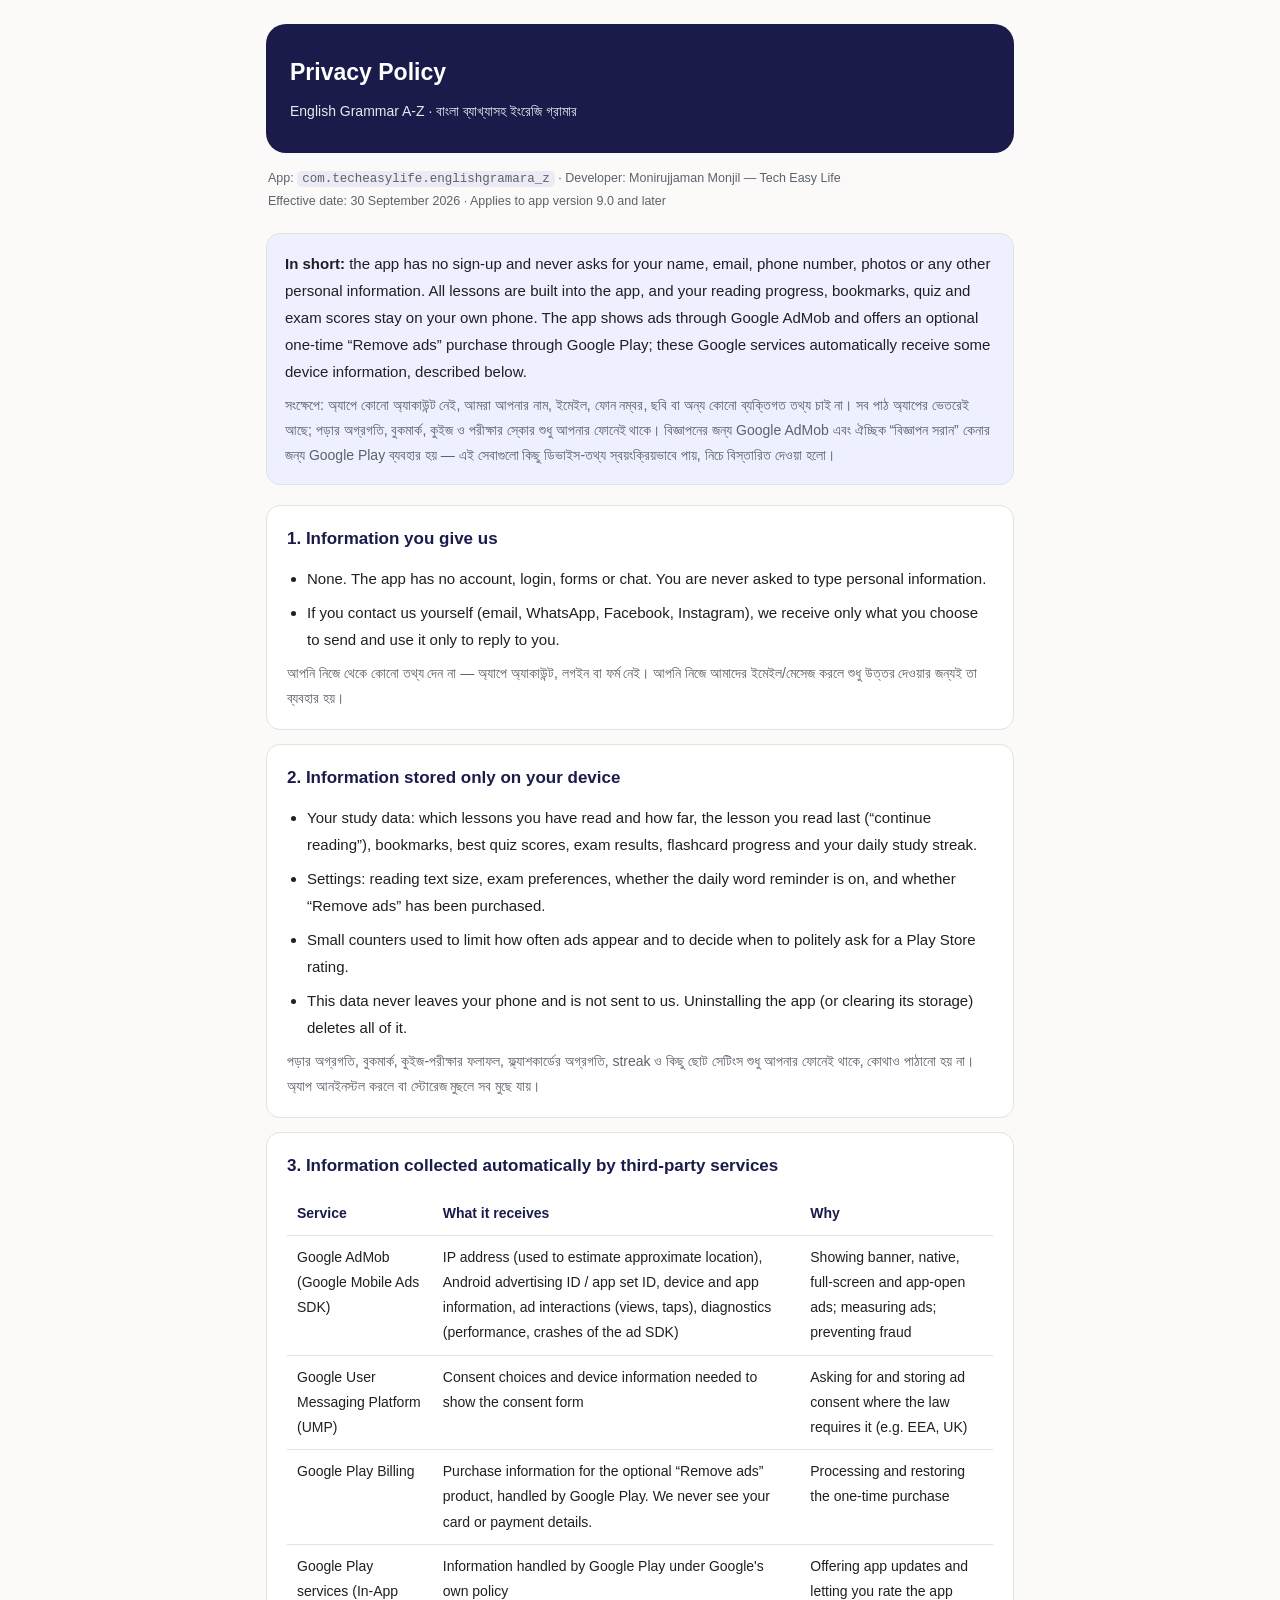
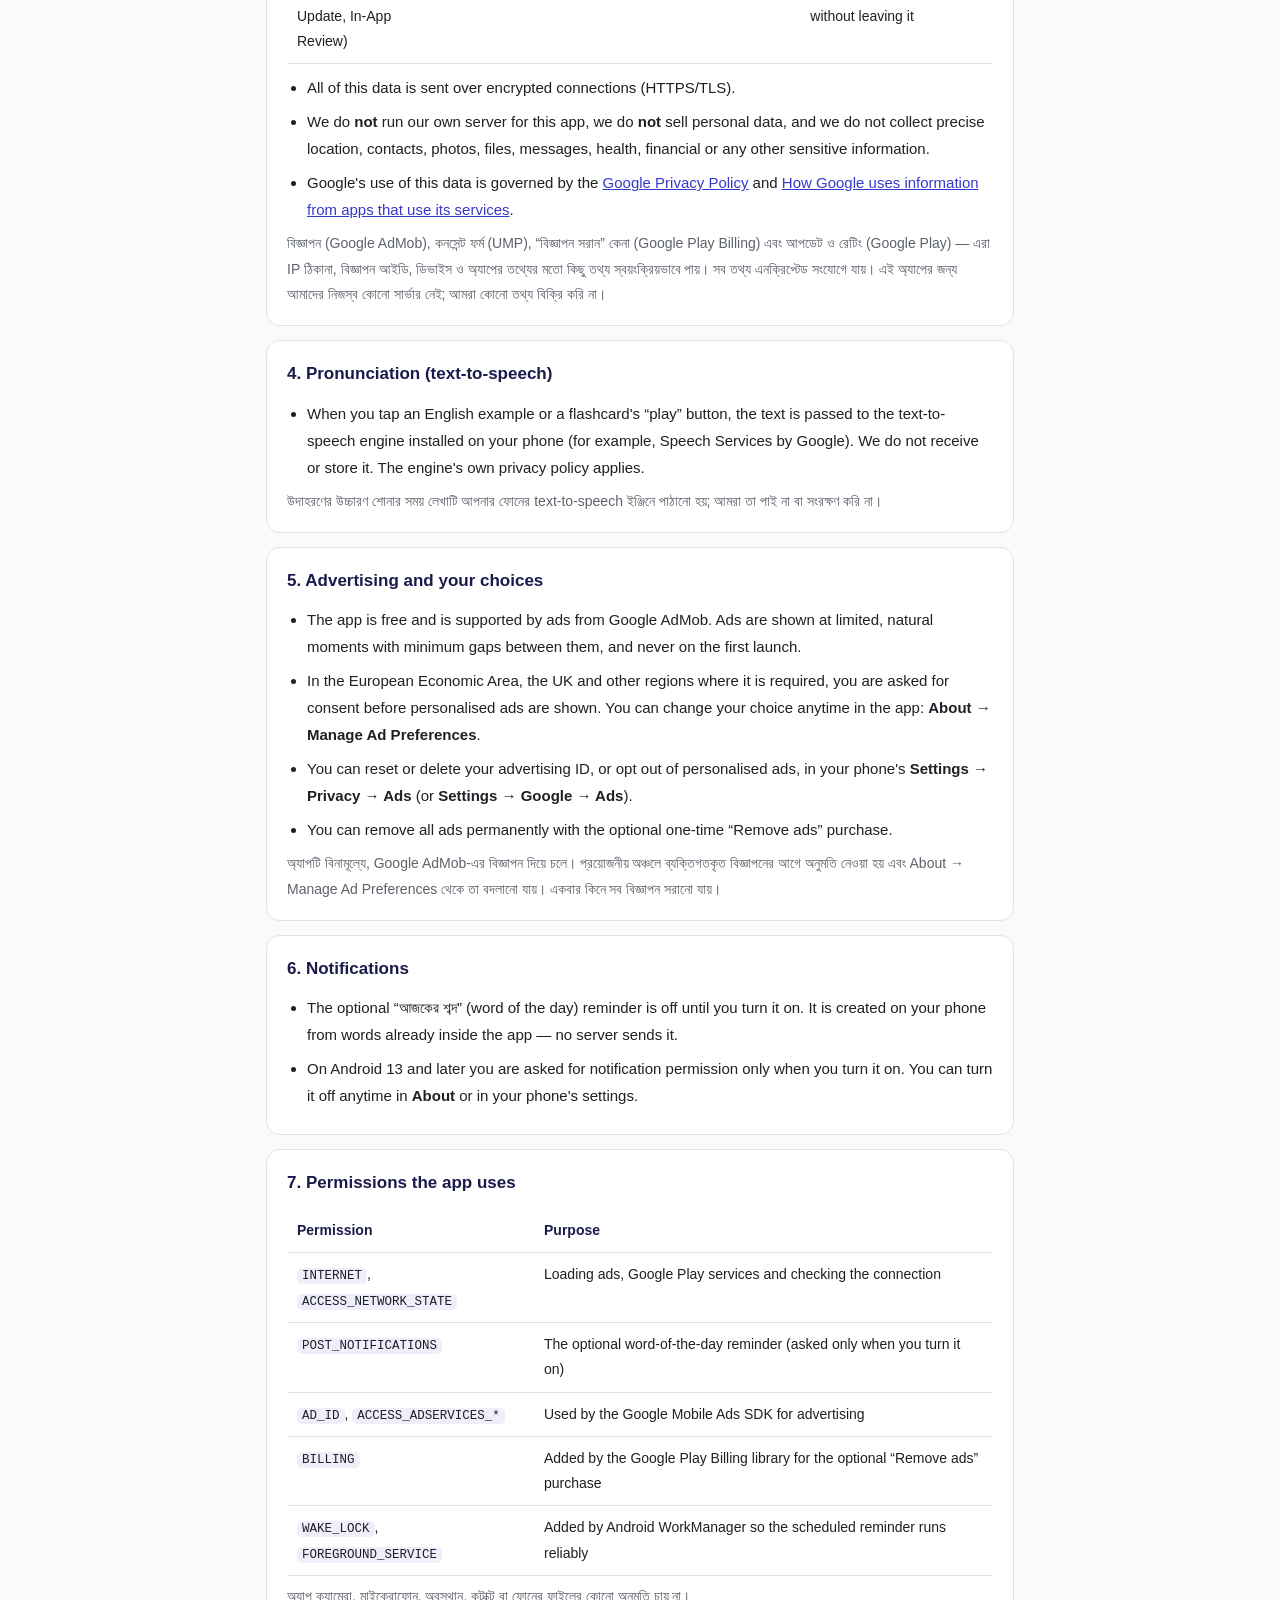
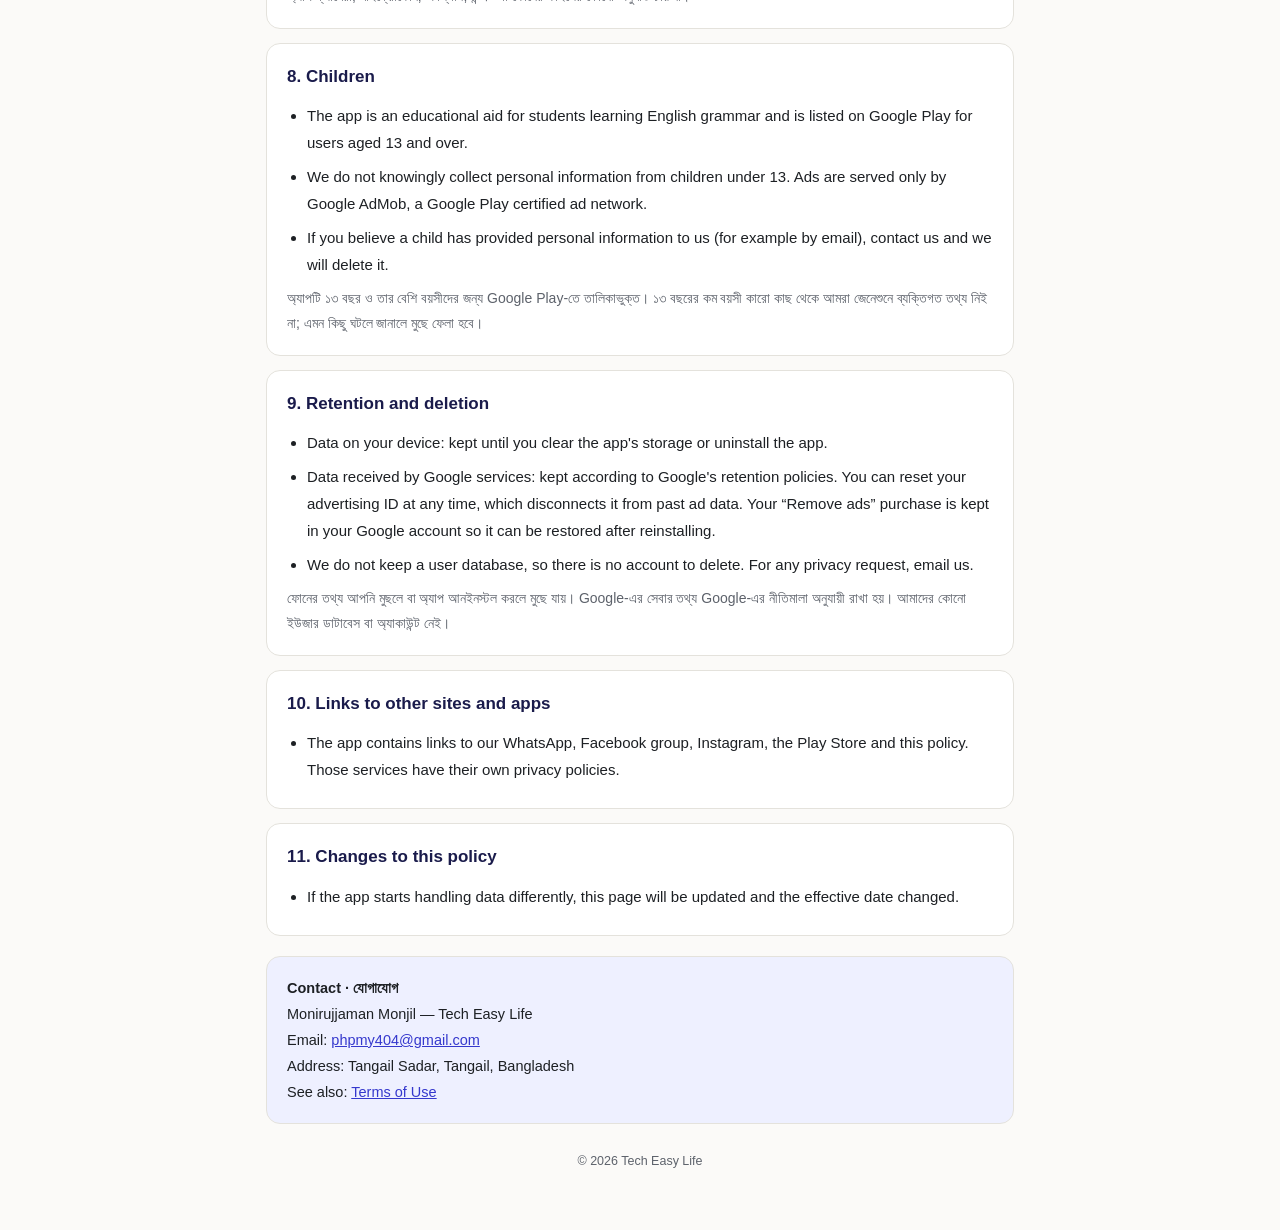
==== privacy-policy.html @ 2b45c132 "Privacy Policy and Terms of Use for English Grammar A-Z" ====
<!DOCTYPE html>
<html lang="en">
<head>
<meta charset="UTF-8">
<meta name="viewport" content="width=device-width, initial-scale=1.0">
<title>Privacy Policy — English Grammar A-Z</title>
<link rel="stylesheet" href="./style.css">
</head>
<body>
<div class="wrap">
  <header>
    <h1>Privacy Policy</h1>
    <div class="sub">English Grammar A-Z · বাংলা ব্যাখ্যাসহ ইংরেজি গ্রামার</div>
  </header>
  <div class="meta">
    App: <code>com.techeasylife.englishgramara_z</code> · Developer: Monirujjaman Monjil — Tech Easy Life<br>
    Effective date: 30 September 2026 · Applies to app version 9.0 and later
  </div>

  <div class="summary">
    <b>In short:</b> the app has no sign-up and never asks for your name, email, phone number, photos or any other
    personal information. All lessons are built into the app, and your reading progress, bookmarks, quiz and exam
    scores stay on your own phone. The app shows ads through Google AdMob and offers an optional one-time
    “Remove ads” purchase through Google Play; these Google services automatically receive some device
    information, described below.
    <div class="bn">সংক্ষেপে: অ্যাপে কোনো অ্যাকাউন্ট নেই, আমরা আপনার নাম, ইমেইল, ফোন নম্বর, ছবি বা অন্য কোনো
    ব্যক্তিগত তথ্য চাই না। সব পাঠ অ্যাপের ভেতরেই আছে; পড়ার অগ্রগতি, বুকমার্ক, কুইজ ও পরীক্ষার স্কোর শুধু আপনার
    ফোনেই থাকে। বিজ্ঞাপনের জন্য Google AdMob এবং ঐচ্ছিক “বিজ্ঞাপন সরান” কেনার জন্য Google Play ব্যবহার হয় —
    এই সেবাগুলো কিছু ডিভাইস-তথ্য স্বয়ংক্রিয়ভাবে পায়, নিচে বিস্তারিত দেওয়া হলো।</div>
  </div>

  <section><h2>1. Information you give us</h2><ul>
    <li>None. The app has no account, login, forms or chat. You are never asked to type personal information.</li>
    <li>If you contact us yourself (email, WhatsApp, Facebook, Instagram), we receive only what you choose to send and use it only to reply to you.</li>
  </ul>
    <div class="bn">আপনি নিজে থেকে কোনো তথ্য দেন না — অ্যাপে অ্যাকাউন্ট, লগইন বা ফর্ম নেই। আপনি নিজে আমাদের
    ইমেইল/মেসেজ করলে শুধু উত্তর দেওয়ার জন্যই তা ব্যবহার হয়।</div>
  </section>

  <section><h2>2. Information stored only on your device</h2><ul>
    <li>Your study data: which lessons you have read and how far, the lesson you read last (“continue reading”), bookmarks, best quiz scores, exam results, flashcard progress and your daily study streak.</li>
    <li>Settings: reading text size, exam preferences, whether the daily word reminder is on, and whether “Remove ads” has been purchased.</li>
    <li>Small counters used to limit how often ads appear and to decide when to politely ask for a Play Store rating.</li>
    <li>This data never leaves your phone and is not sent to us. Uninstalling the app (or clearing its storage) deletes all of it.</li>
  </ul>
    <div class="bn">পড়ার অগ্রগতি, বুকমার্ক, কুইজ-পরীক্ষার ফলাফল, ফ্ল্যাশকার্ডের অগ্রগতি, streak ও কিছু ছোট সেটিংস শুধু
    আপনার ফোনেই থাকে, কোথাও পাঠানো হয় না। অ্যাপ আনইনস্টল করলে বা স্টোরেজ মুছলে সব মুছে যায়।</div>
  </section>

  <section><h2>3. Information collected automatically by third-party services</h2>
    <div class="tw"><table>
      <tr><th>Service</th><th>What it receives</th><th>Why</th></tr>
      <tr><td>Google AdMob<br>(Google Mobile Ads SDK)</td>
          <td>IP address (used to estimate approximate location), Android advertising ID / app set ID, device and app information, ad interactions (views, taps), diagnostics (performance, crashes of the ad SDK)</td>
          <td>Showing banner, native, full-screen and app-open ads; measuring ads; preventing fraud</td></tr>
      <tr><td>Google User Messaging Platform (UMP)</td>
          <td>Consent choices and device information needed to show the consent form</td>
          <td>Asking for and storing ad consent where the law requires it (e.g. EEA, UK)</td></tr>
      <tr><td>Google Play Billing</td>
          <td>Purchase information for the optional “Remove ads” product, handled by Google Play. We never see your card or payment details.</td>
          <td>Processing and restoring the one-time purchase</td></tr>
      <tr><td>Google Play services (In-App Update, In-App Review)</td>
          <td>Information handled by Google Play under Google's own policy</td>
          <td>Offering app updates and letting you rate the app without leaving it</td></tr>
    </table></div>
    <ul style="margin-top:10px">
      <li>All of this data is sent over encrypted connections (HTTPS/TLS).</li>
      <li>We do <b>not</b> run our own server for this app, we do <b>not</b> sell personal data, and we do not collect precise location, contacts, photos, files, messages, health, financial or any other sensitive information.</li>
      <li>Google's use of this data is governed by the <a href="https://policies.google.com/privacy">Google Privacy Policy</a> and <a href="https://policies.google.com/technologies/partner-sites">How Google uses information from apps that use its services</a>.</li>
    </ul>
    <div class="bn">বিজ্ঞাপন (Google AdMob), কনসেন্ট ফর্ম (UMP), “বিজ্ঞাপন সরান” কেনা (Google Play Billing) এবং আপডেট ও
    রেটিং (Google Play) — এরা IP ঠিকানা, বিজ্ঞাপন আইডি, ডিভাইস ও অ্যাপের তথ্যের মতো কিছু তথ্য স্বয়ংক্রিয়ভাবে পায়। সব
    তথ্য এনক্রিপ্টেড সংযোগে যায়। এই অ্যাপের জন্য আমাদের নিজস্ব কোনো সার্ভার নেই; আমরা কোনো তথ্য বিক্রি করি না।</div>
  </section>

  <section><h2>4. Pronunciation (text-to-speech)</h2><ul>
    <li>When you tap an English example or a flashcard's “play” button, the text is passed to the text-to-speech engine installed on your phone (for example, Speech Services by Google). We do not receive or store it. The engine's own privacy policy applies.</li>
  </ul>
    <div class="bn">উদাহরণের উচ্চারণ শোনার সময় লেখাটি আপনার ফোনের text-to-speech ইঞ্জিনে পাঠানো হয়; আমরা তা পাই না বা
    সংরক্ষণ করি না।</div>
  </section>

  <section><h2>5. Advertising and your choices</h2><ul>
    <li>The app is free and is supported by ads from Google AdMob. Ads are shown at limited, natural moments with minimum gaps between them, and never on the first launch.</li>
    <li>In the European Economic Area, the UK and other regions where it is required, you are asked for consent before personalised ads are shown. You can change your choice anytime in the app: <b>About → Manage Ad Preferences</b>.</li>
    <li>You can reset or delete your advertising ID, or opt out of personalised ads, in your phone's <b>Settings → Privacy → Ads</b> (or <b>Settings → Google → Ads</b>).</li>
    <li>You can remove all ads permanently with the optional one-time “Remove ads” purchase.</li>
  </ul>
    <div class="bn">অ্যাপটি বিনামূল্যে, Google AdMob-এর বিজ্ঞাপন দিয়ে চলে। প্রয়োজনীয় অঞ্চলে ব্যক্তিগতকৃত বিজ্ঞাপনের আগে
    অনুমতি নেওয়া হয় এবং About → Manage Ad Preferences থেকে তা বদলানো যায়। একবার কিনে সব বিজ্ঞাপন সরানো যায়।</div>
  </section>

  <section><h2>6. Notifications</h2><ul>
    <li>The optional “আজকের শব্দ” (word of the day) reminder is off until you turn it on. It is created on your phone from words already inside the app — no server sends it.</li>
    <li>On Android 13 and later you are asked for notification permission only when you turn it on. You can turn it off anytime in <b>About</b> or in your phone's settings.</li>
  </ul></section>

  <section><h2>7. Permissions the app uses</h2>
    <div class="tw"><table>
      <tr><th>Permission</th><th>Purpose</th></tr>
      <tr><td><code>INTERNET</code>, <code>ACCESS_NETWORK_STATE</code></td><td>Loading ads, Google Play services and checking the connection</td></tr>
      <tr><td><code>POST_NOTIFICATIONS</code></td><td>The optional word-of-the-day reminder (asked only when you turn it on)</td></tr>
      <tr><td><code>AD_ID</code>, <code>ACCESS_ADSERVICES_*</code></td><td>Used by the Google Mobile Ads SDK for advertising</td></tr>
      <tr><td><code>BILLING</code></td><td>Added by the Google Play Billing library for the optional “Remove ads” purchase</td></tr>
      <tr><td><code>WAKE_LOCK</code>, <code>FOREGROUND_SERVICE</code></td><td>Added by Android WorkManager so the scheduled reminder runs reliably</td></tr>
    </table></div>
    <div class="bn">অ্যাপ ক্যামেরা, মাইক্রোফোন, অবস্থান, কন্টাক্ট বা ফোনের ফাইলের কোনো অনুমতি চায় না।</div>
  </section>

  <section><h2>8. Children</h2><ul>
    <li>The app is an educational aid for students learning English grammar and is listed on Google Play for users aged 13 and over.</li>
    <li>We do not knowingly collect personal information from children under 13. Ads are served only by Google AdMob, a Google Play certified ad network.</li>
    <li>If you believe a child has provided personal information to us (for example by email), contact us and we will delete it.</li>
  </ul>
    <div class="bn">অ্যাপটি ১৩ বছর ও তার বেশি বয়সীদের জন্য Google Play-তে তালিকাভুক্ত। ১৩ বছরের কম বয়সী কারো কাছ থেকে
    আমরা জেনেশুনে ব্যক্তিগত তথ্য নিই না; এমন কিছু ঘটলে জানালে মুছে ফেলা হবে।</div>
  </section>

  <section><h2>9. Retention and deletion</h2><ul>
    <li>Data on your device: kept until you clear the app's storage or uninstall the app.</li>
    <li>Data received by Google services: kept according to Google's retention policies. You can reset your advertising ID at any time, which disconnects it from past ad data. Your “Remove ads” purchase is kept in your Google account so it can be restored after reinstalling.</li>
    <li>We do not keep a user database, so there is no account to delete. For any privacy request, email us.</li>
  </ul>
    <div class="bn">ফোনের তথ্য আপনি মুছলে বা অ্যাপ আনইনস্টল করলে মুছে যায়। Google-এর সেবার তথ্য Google-এর নীতিমালা
    অনুযায়ী রাখা হয়। আমাদের কোনো ইউজার ডাটাবেস বা অ্যাকাউন্ট নেই।</div>
  </section>

  <section><h2>10. Links to other sites and apps</h2><ul>
    <li>The app contains links to our WhatsApp, Facebook group, Instagram, the Play Store and this policy. Those services have their own privacy policies.</li>
  </ul></section>

  <section><h2>11. Changes to this policy</h2><ul>
    <li>If the app starts handling data differently, this page will be updated and the effective date changed.</li>
  </ul></section>

  <div class="contact">
    <b>Contact · যোগাযোগ</b><br>
    Monirujjaman Monjil — Tech Easy Life<br>
    Email: <a href="mailto:phpmy404@gmail.com">phpmy404@gmail.com</a><br>
    Address: Tangail Sadar, Tangail, Bangladesh<br>
    See also: <a href="./terms.html">Terms of Use</a>
  </div>

  <footer>© 2026 Tech Easy Life</footer>
</div>
</body>
</html>
---- style.css ----
:root{--accent:#3538cd;--navy:#1a1b4b;--bg:#fbfaf8;--card:#fff;--ink:#1d2024;--muted:#5d626b;--line:#e4e2dc;--soft:#eef0ff;}
*{box-sizing:border-box}
body{margin:0;font-family:-apple-system,"Segoe UI","Noto Sans Bengali",Roboto,sans-serif;
     background:var(--bg);color:var(--ink);line-height:1.8;}
.wrap{max-width:780px;margin:0 auto;padding:24px 16px 60px;}
header{background:var(--navy);color:#fff;border-radius:20px;padding:28px 24px;margin-bottom:10px;}
header h1{margin:0 0 6px;font-size:23px;font-weight:800;}
header .sub{opacity:.9;font-size:14px;}
.meta{font-size:12.5px;color:var(--muted);margin:14px 2px 20px;}
.summary{background:var(--soft);border:1px solid var(--line);border-radius:14px;padding:16px 18px;margin-bottom:20px;font-size:15px;}
.bn{color:var(--muted);font-size:14px;margin-top:8px;}
section{background:var(--card);border:1px solid var(--line);border-radius:14px;padding:18px 20px;margin-bottom:14px;}
section h2{margin:0 0 10px;font-size:17px;color:var(--navy);}
ul{margin:0;padding-left:20px;}
li{margin:7px 0;font-size:15px;}
a{color:var(--accent);}
.tw{overflow-x:auto;-webkit-overflow-scrolling:touch;margin-top:6px;}
table{border-collapse:collapse;width:100%;min-width:560px;font-size:14px;}
th,td{text-align:left;vertical-align:top;padding:9px 10px;border-bottom:1px solid var(--line);}
th{color:var(--navy);font-weight:700;white-space:nowrap;}
code{background:rgba(53,56,205,.08);padding:1px 5px;border-radius:5px;font-size:12.5px;}
.contact{background:var(--soft);border:1px solid var(--line);border-radius:14px;padding:18px 20px;margin-top:20px;font-size:14.5px;}
.links{display:grid;gap:12px;margin-top:6px;}
.links a{display:block;background:var(--card);border:1px solid var(--line);border-radius:14px;padding:16px 18px;text-decoration:none;color:var(--ink);font-weight:700;}
.links a span{display:block;font-weight:400;color:var(--muted);font-size:14px;}
footer{text-align:center;color:var(--muted);font-size:12.5px;margin-top:26px;}
@media(prefers-color-scheme:dark){
  :root{--bg:#111214;--card:#18191c;--ink:#e8e8ea;--muted:#9ba0aa;--line:#2b2d32;--soft:#1d1f33;--navy:#1d1f45;}
  section h2,th{color:#a9adff;}
  a{color:#a9adff;}
  code{background:rgba(169,173,255,.14);}
}
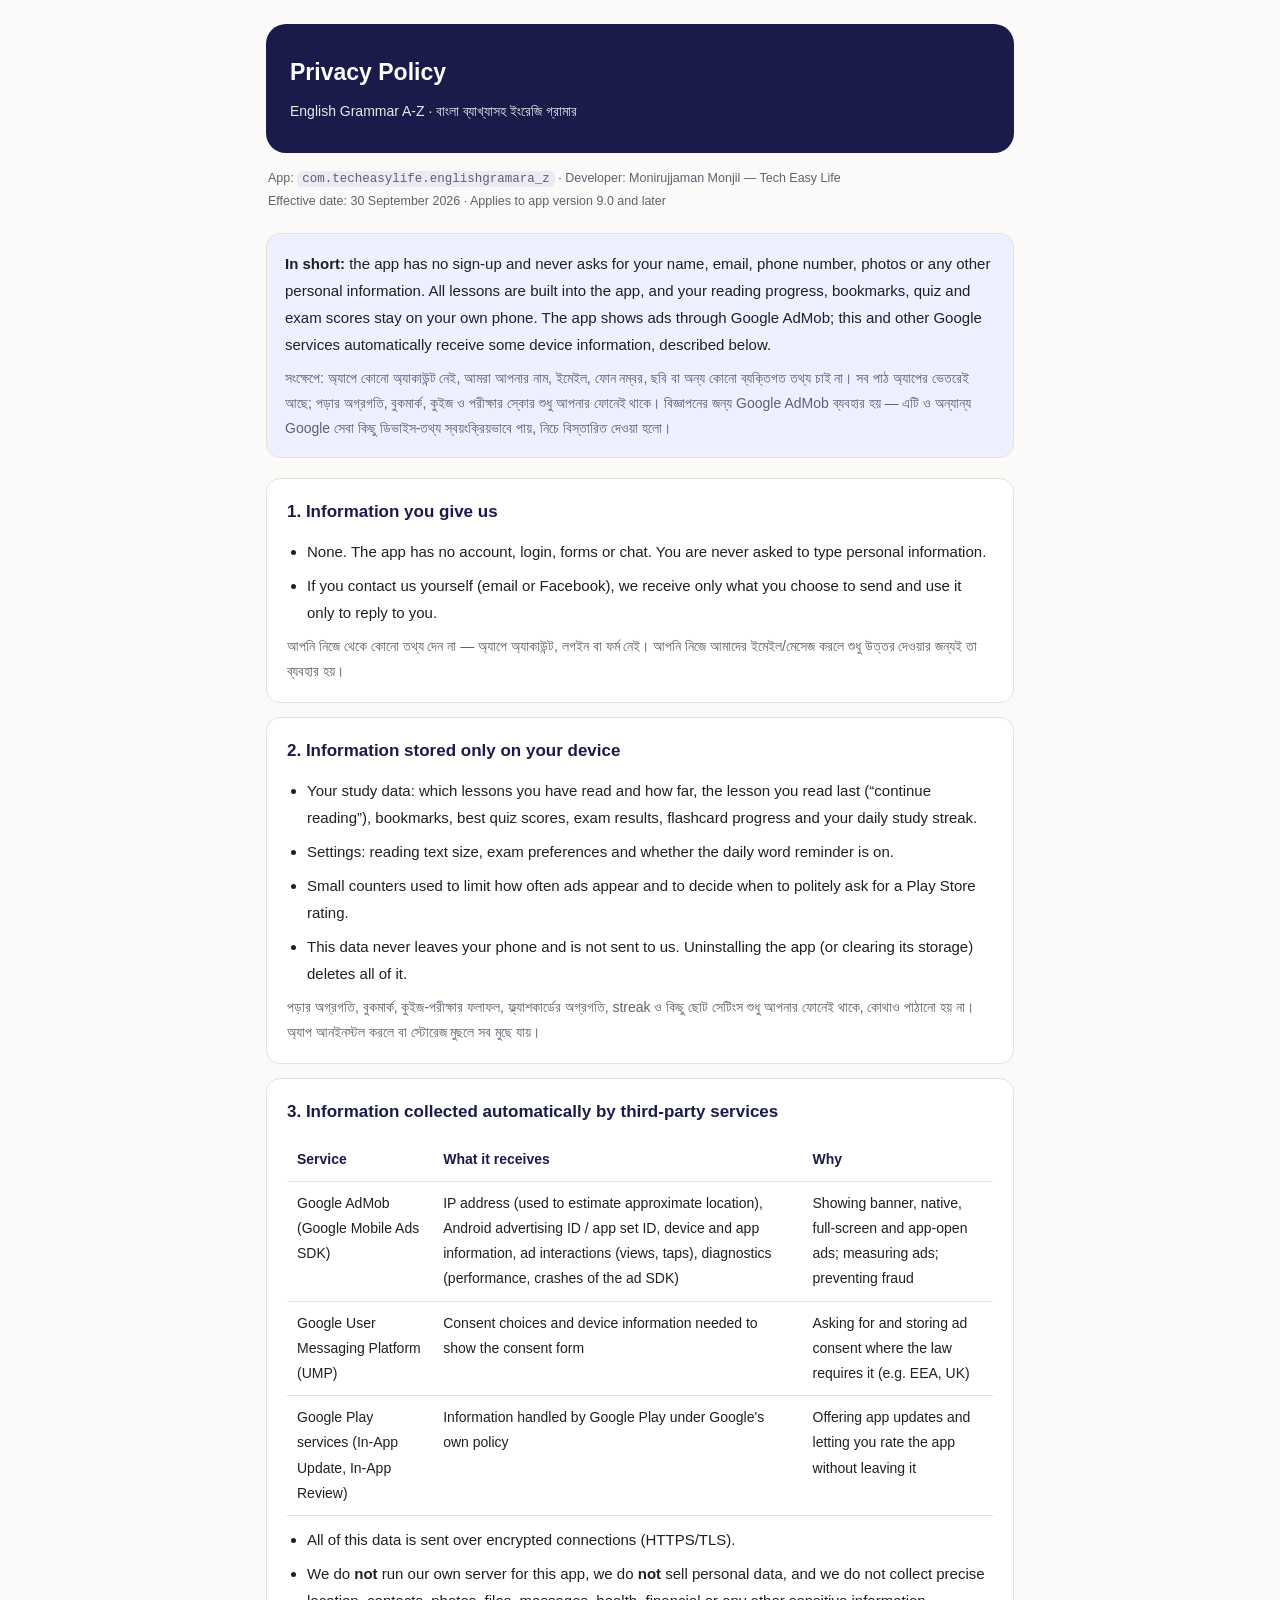
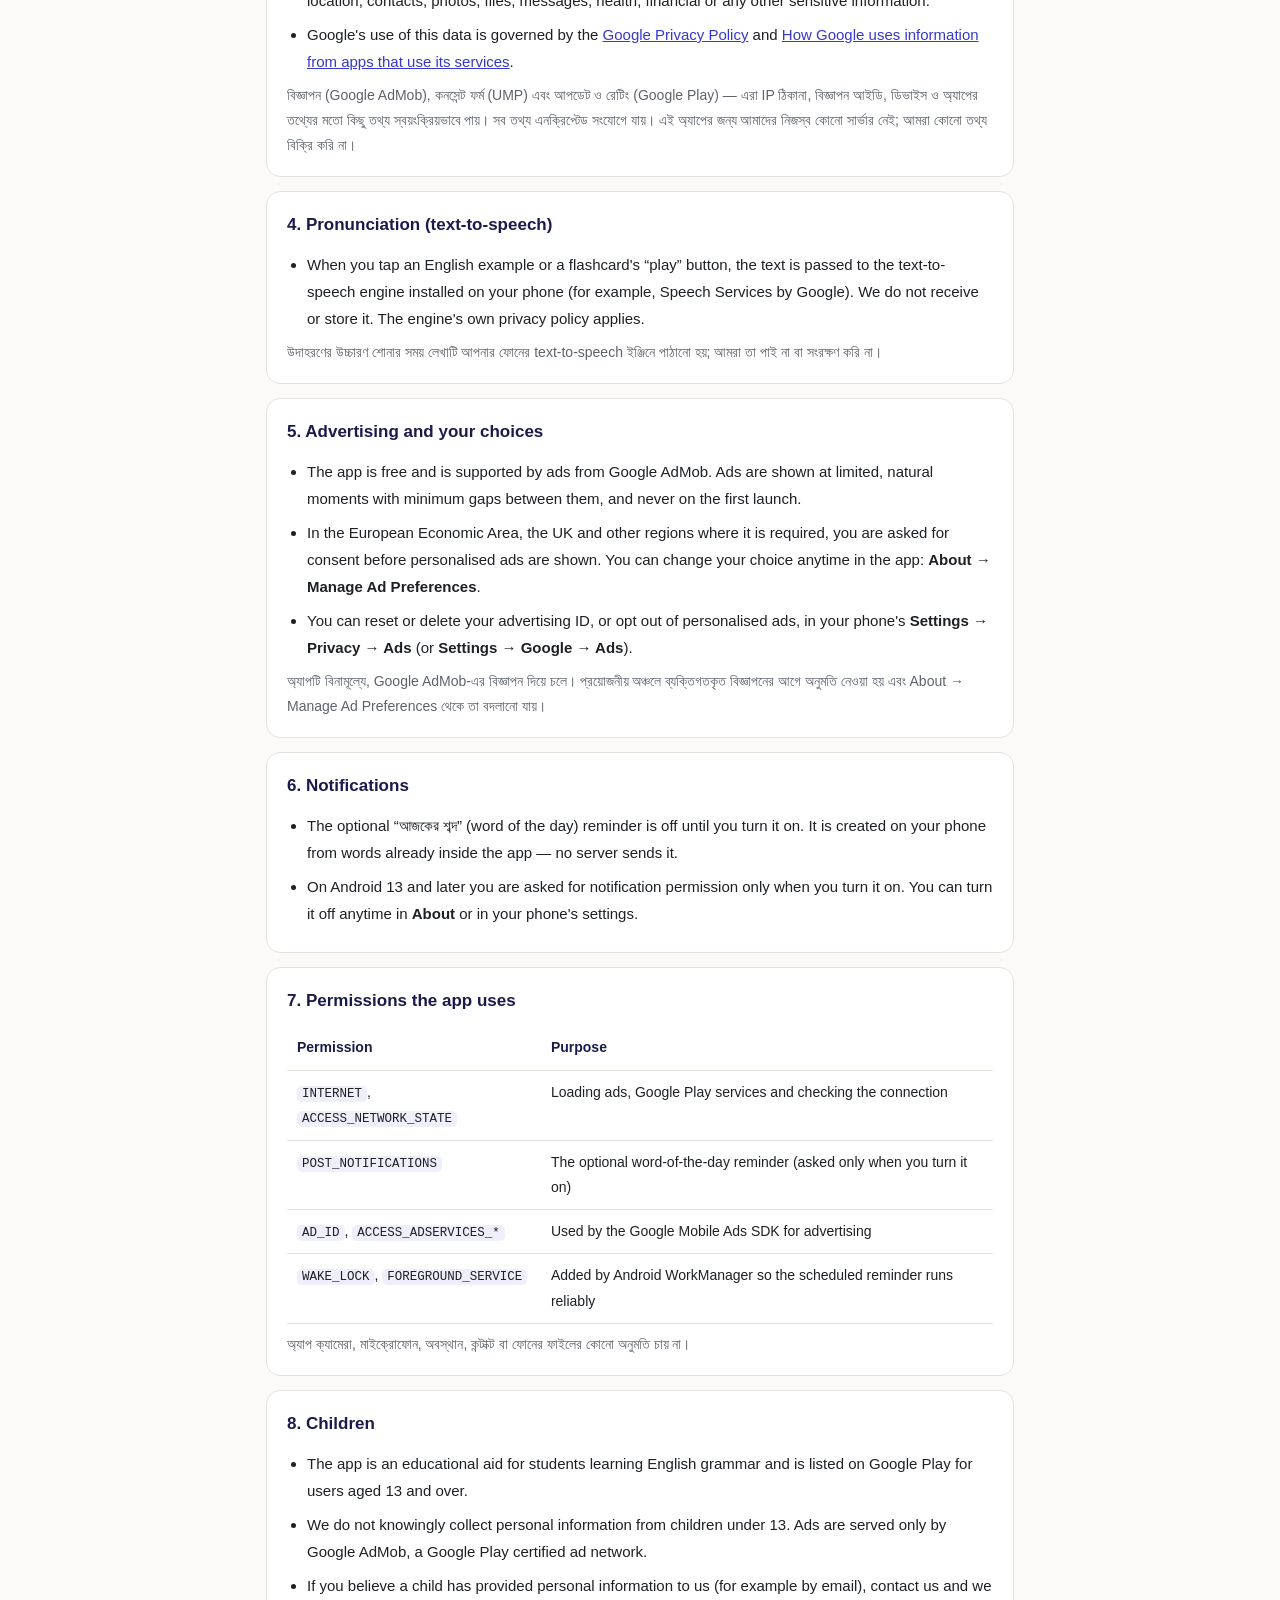
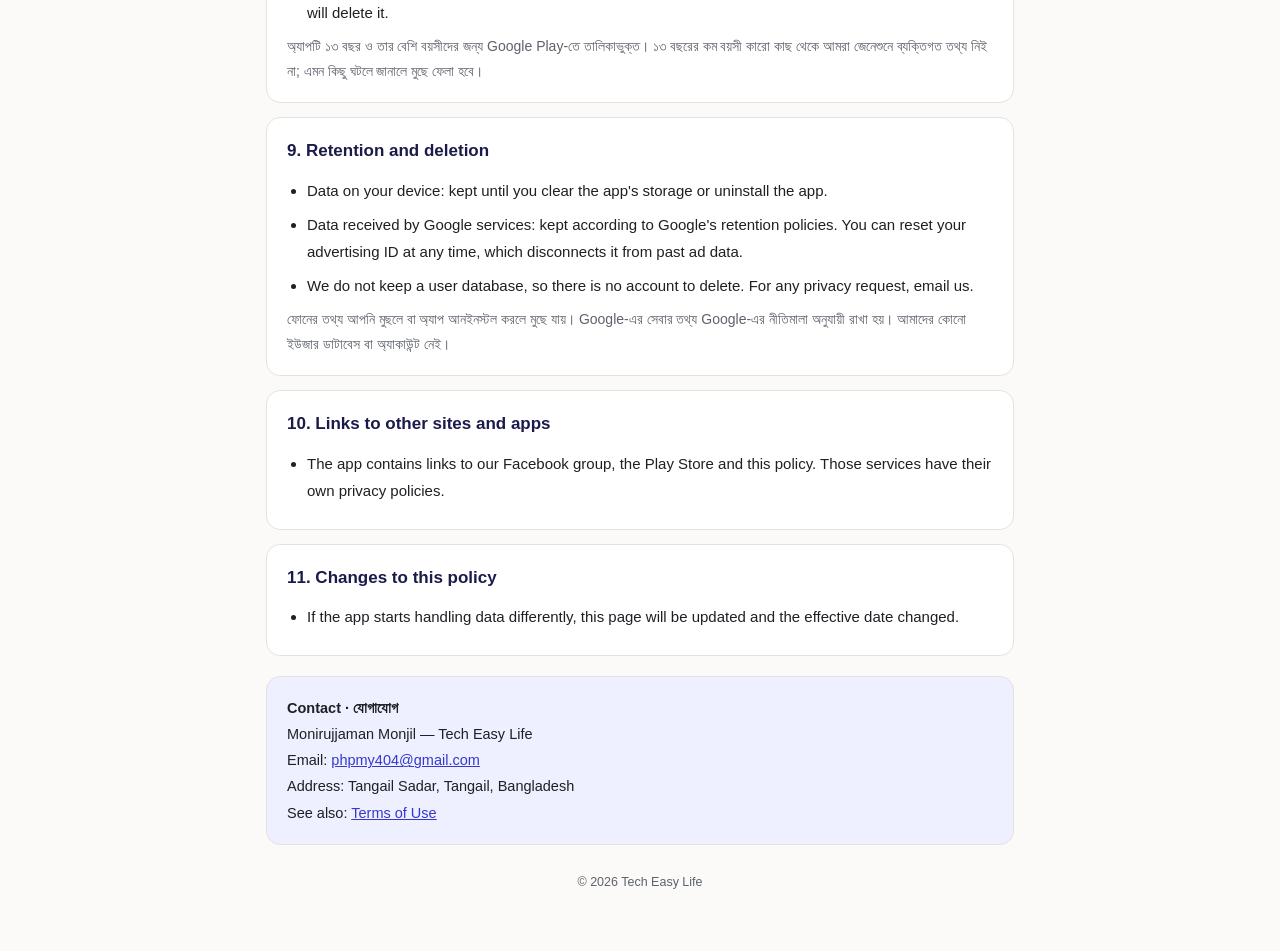
==== commit 01bb6d31: "Remove in-app purchase, WhatsApp and Instagram mentions" ====
--- a/privacy-policy.html
+++ b/privacy-policy.html
@@ -20,18 +20,17 @@
   <div class="summary">
     <b>In short:</b> the app has no sign-up and never asks for your name, email, phone number, photos or any other
     personal information. All lessons are built into the app, and your reading progress, bookmarks, quiz and exam
-    scores stay on your own phone. The app shows ads through Google AdMob and offers an optional one-time
-    “Remove ads” purchase through Google Play; these Google services automatically receive some device
-    information, described below.
+    scores stay on your own phone. The app shows ads through Google AdMob; this and other Google services automatically receive some
+    device information, described below.
     <div class="bn">সংক্ষেপে: অ্যাপে কোনো অ্যাকাউন্ট নেই, আমরা আপনার নাম, ইমেইল, ফোন নম্বর, ছবি বা অন্য কোনো
     ব্যক্তিগত তথ্য চাই না। সব পাঠ অ্যাপের ভেতরেই আছে; পড়ার অগ্রগতি, বুকমার্ক, কুইজ ও পরীক্ষার স্কোর শুধু আপনার
-    ফোনেই থাকে। বিজ্ঞাপনের জন্য Google AdMob এবং ঐচ্ছিক “বিজ্ঞাপন সরান” কেনার জন্য Google Play ব্যবহার হয় —
-    এই সেবাগুলো কিছু ডিভাইস-তথ্য স্বয়ংক্রিয়ভাবে পায়, নিচে বিস্তারিত দেওয়া হলো।</div>
+    ফোনেই থাকে। বিজ্ঞাপনের জন্য Google AdMob ব্যবহার হয় — এটি ও অন্যান্য Google সেবা কিছু ডিভাইস-তথ্য
+    স্বয়ংক্রিয়ভাবে পায়, নিচে বিস্তারিত দেওয়া হলো।</div>
   </div>
 
   <section><h2>1. Information you give us</h2><ul>
     <li>None. The app has no account, login, forms or chat. You are never asked to type personal information.</li>
-    <li>If you contact us yourself (email, WhatsApp, Facebook, Instagram), we receive only what you choose to send and use it only to reply to you.</li>
+    <li>If you contact us yourself (email or Facebook), we receive only what you choose to send and use it only to reply to you.</li>
   </ul>
     <div class="bn">আপনি নিজে থেকে কোনো তথ্য দেন না — অ্যাপে অ্যাকাউন্ট, লগইন বা ফর্ম নেই। আপনি নিজে আমাদের
     ইমেইল/মেসেজ করলে শুধু উত্তর দেওয়ার জন্যই তা ব্যবহার হয়।</div>
@@ -39,7 +38,7 @@
 
   <section><h2>2. Information stored only on your device</h2><ul>
     <li>Your study data: which lessons you have read and how far, the lesson you read last (“continue reading”), bookmarks, best quiz scores, exam results, flashcard progress and your daily study streak.</li>
-    <li>Settings: reading text size, exam preferences, whether the daily word reminder is on, and whether “Remove ads” has been purchased.</li>
+    <li>Settings: reading text size, exam preferences and whether the daily word reminder is on.</li>
     <li>Small counters used to limit how often ads appear and to decide when to politely ask for a Play Store rating.</li>
     <li>This data never leaves your phone and is not sent to us. Uninstalling the app (or clearing its storage) deletes all of it.</li>
   </ul>
@@ -56,9 +55,6 @@
       <tr><td>Google User Messaging Platform (UMP)</td>
           <td>Consent choices and device information needed to show the consent form</td>
           <td>Asking for and storing ad consent where the law requires it (e.g. EEA, UK)</td></tr>
-      <tr><td>Google Play Billing</td>
-          <td>Purchase information for the optional “Remove ads” product, handled by Google Play. We never see your card or payment details.</td>
-          <td>Processing and restoring the one-time purchase</td></tr>
       <tr><td>Google Play services (In-App Update, In-App Review)</td>
           <td>Information handled by Google Play under Google's own policy</td>
           <td>Offering app updates and letting you rate the app without leaving it</td></tr>
@@ -68,8 +64,7 @@
       <li>We do <b>not</b> run our own server for this app, we do <b>not</b> sell personal data, and we do not collect precise location, contacts, photos, files, messages, health, financial or any other sensitive information.</li>
       <li>Google's use of this data is governed by the <a href="https://policies.google.com/privacy">Google Privacy Policy</a> and <a href="https://policies.google.com/technologies/partner-sites">How Google uses information from apps that use its services</a>.</li>
     </ul>
-    <div class="bn">বিজ্ঞাপন (Google AdMob), কনসেন্ট ফর্ম (UMP), “বিজ্ঞাপন সরান” কেনা (Google Play Billing) এবং আপডেট ও
-    রেটিং (Google Play) — এরা IP ঠিকানা, বিজ্ঞাপন আইডি, ডিভাইস ও অ্যাপের তথ্যের মতো কিছু তথ্য স্বয়ংক্রিয়ভাবে পায়। সব
+    <div class="bn">বিজ্ঞাপন (Google AdMob), কনসেন্ট ফর্ম (UMP) এবং আপডেট ও রেটিং (Google Play) — এরা IP ঠিকানা, বিজ্ঞাপন আইডি, ডিভাইস ও অ্যাপের তথ্যের মতো কিছু তথ্য স্বয়ংক্রিয়ভাবে পায়। সব
     তথ্য এনক্রিপ্টেড সংযোগে যায়। এই অ্যাপের জন্য আমাদের নিজস্ব কোনো সার্ভার নেই; আমরা কোনো তথ্য বিক্রি করি না।</div>
   </section>
 
@@ -84,10 +79,9 @@
     <li>The app is free and is supported by ads from Google AdMob. Ads are shown at limited, natural moments with minimum gaps between them, and never on the first launch.</li>
     <li>In the European Economic Area, the UK and other regions where it is required, you are asked for consent before personalised ads are shown. You can change your choice anytime in the app: <b>About → Manage Ad Preferences</b>.</li>
     <li>You can reset or delete your advertising ID, or opt out of personalised ads, in your phone's <b>Settings → Privacy → Ads</b> (or <b>Settings → Google → Ads</b>).</li>
-    <li>You can remove all ads permanently with the optional one-time “Remove ads” purchase.</li>
   </ul>
     <div class="bn">অ্যাপটি বিনামূল্যে, Google AdMob-এর বিজ্ঞাপন দিয়ে চলে। প্রয়োজনীয় অঞ্চলে ব্যক্তিগতকৃত বিজ্ঞাপনের আগে
-    অনুমতি নেওয়া হয় এবং About → Manage Ad Preferences থেকে তা বদলানো যায়। একবার কিনে সব বিজ্ঞাপন সরানো যায়।</div>
+    অনুমতি নেওয়া হয় এবং About → Manage Ad Preferences থেকে তা বদলানো যায়।</div>
   </section>
 
   <section><h2>6. Notifications</h2><ul>
@@ -101,7 +95,6 @@
       <tr><td><code>INTERNET</code>, <code>ACCESS_NETWORK_STATE</code></td><td>Loading ads, Google Play services and checking the connection</td></tr>
       <tr><td><code>POST_NOTIFICATIONS</code></td><td>The optional word-of-the-day reminder (asked only when you turn it on)</td></tr>
       <tr><td><code>AD_ID</code>, <code>ACCESS_ADSERVICES_*</code></td><td>Used by the Google Mobile Ads SDK for advertising</td></tr>
-      <tr><td><code>BILLING</code></td><td>Added by the Google Play Billing library for the optional “Remove ads” purchase</td></tr>
       <tr><td><code>WAKE_LOCK</code>, <code>FOREGROUND_SERVICE</code></td><td>Added by Android WorkManager so the scheduled reminder runs reliably</td></tr>
     </table></div>
     <div class="bn">অ্যাপ ক্যামেরা, মাইক্রোফোন, অবস্থান, কন্টাক্ট বা ফোনের ফাইলের কোনো অনুমতি চায় না।</div>
@@ -118,7 +111,7 @@
 
   <section><h2>9. Retention and deletion</h2><ul>
     <li>Data on your device: kept until you clear the app's storage or uninstall the app.</li>
-    <li>Data received by Google services: kept according to Google's retention policies. You can reset your advertising ID at any time, which disconnects it from past ad data. Your “Remove ads” purchase is kept in your Google account so it can be restored after reinstalling.</li>
+    <li>Data received by Google services: kept according to Google's retention policies. You can reset your advertising ID at any time, which disconnects it from past ad data.</li>
     <li>We do not keep a user database, so there is no account to delete. For any privacy request, email us.</li>
   </ul>
     <div class="bn">ফোনের তথ্য আপনি মুছলে বা অ্যাপ আনইনস্টল করলে মুছে যায়। Google-এর সেবার তথ্য Google-এর নীতিমালা
@@ -126,7 +119,7 @@
   </section>
 
   <section><h2>10. Links to other sites and apps</h2><ul>
-    <li>The app contains links to our WhatsApp, Facebook group, Instagram, the Play Store and this policy. Those services have their own privacy policies.</li>
+    <li>The app contains links to our Facebook group, the Play Store and this policy. Those services have their own privacy policies.</li>
   </ul></section>
 
   <section><h2>11. Changes to this policy</h2><ul>
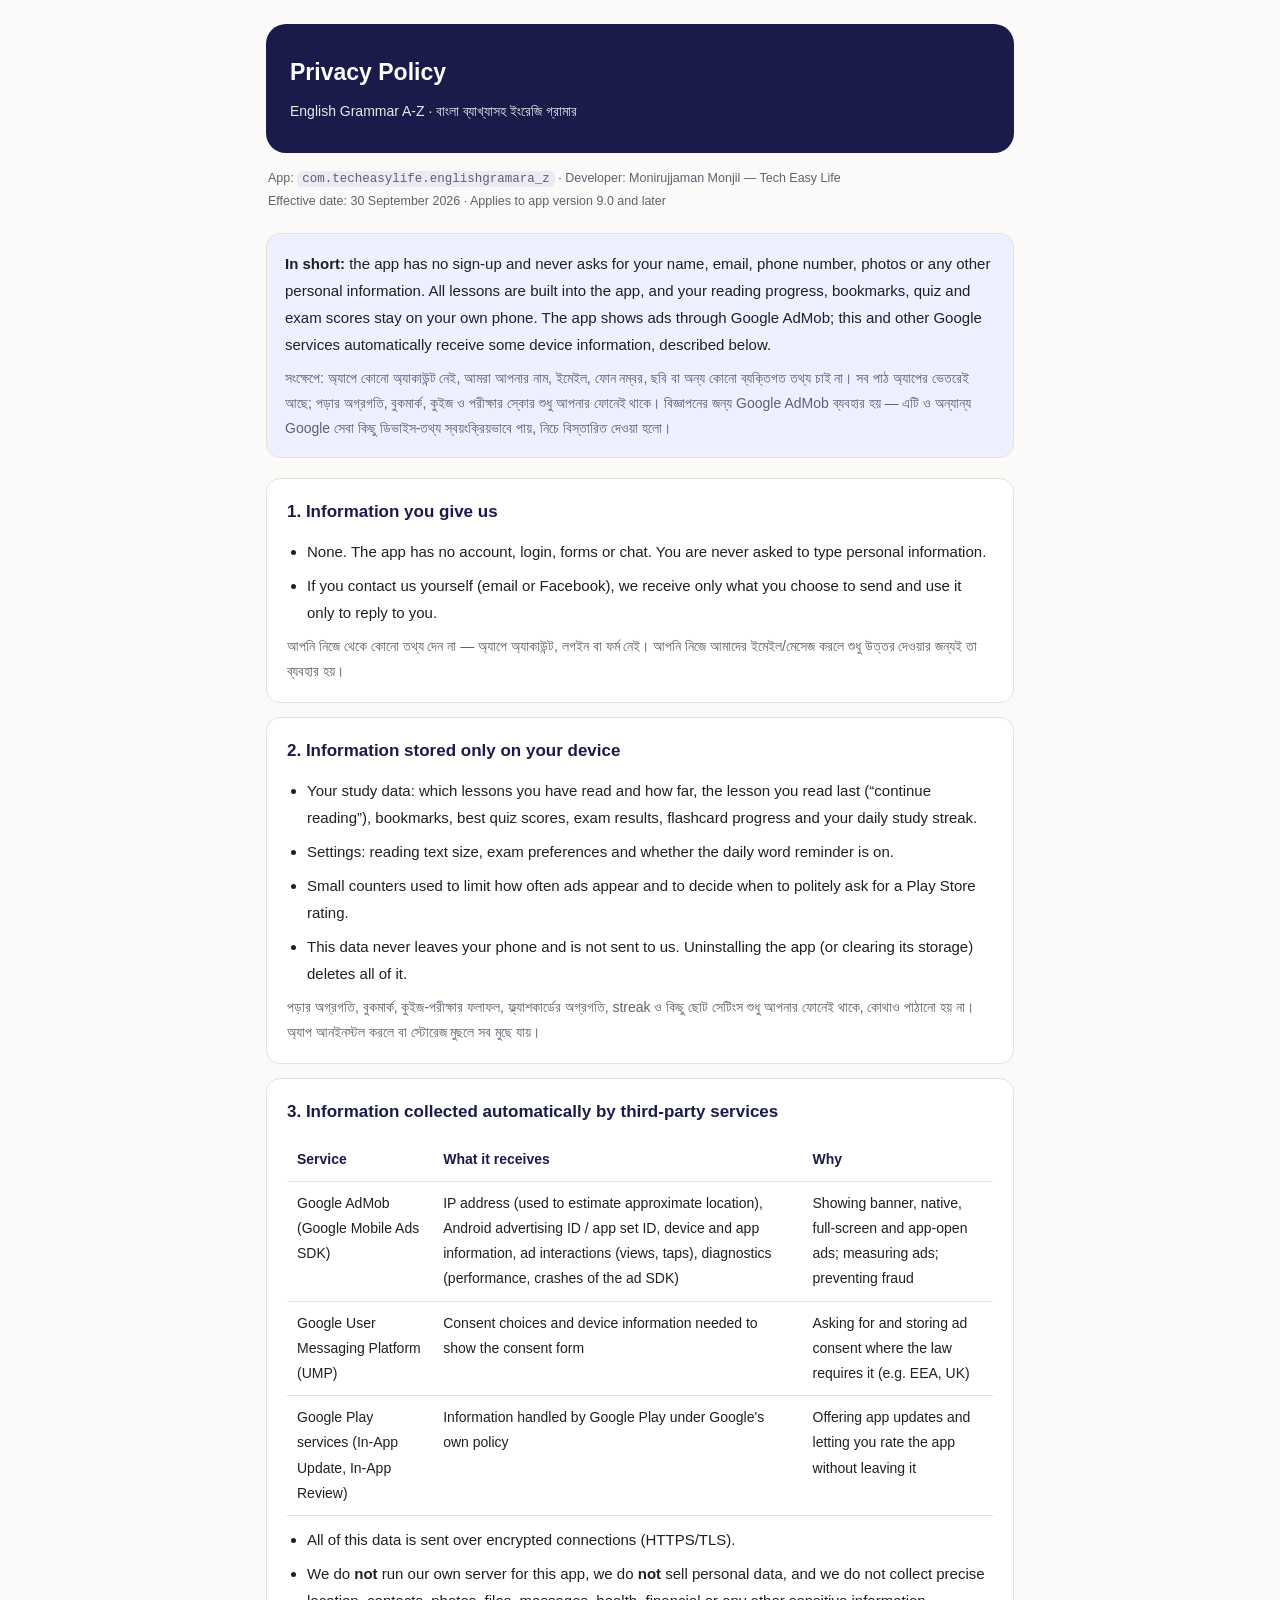
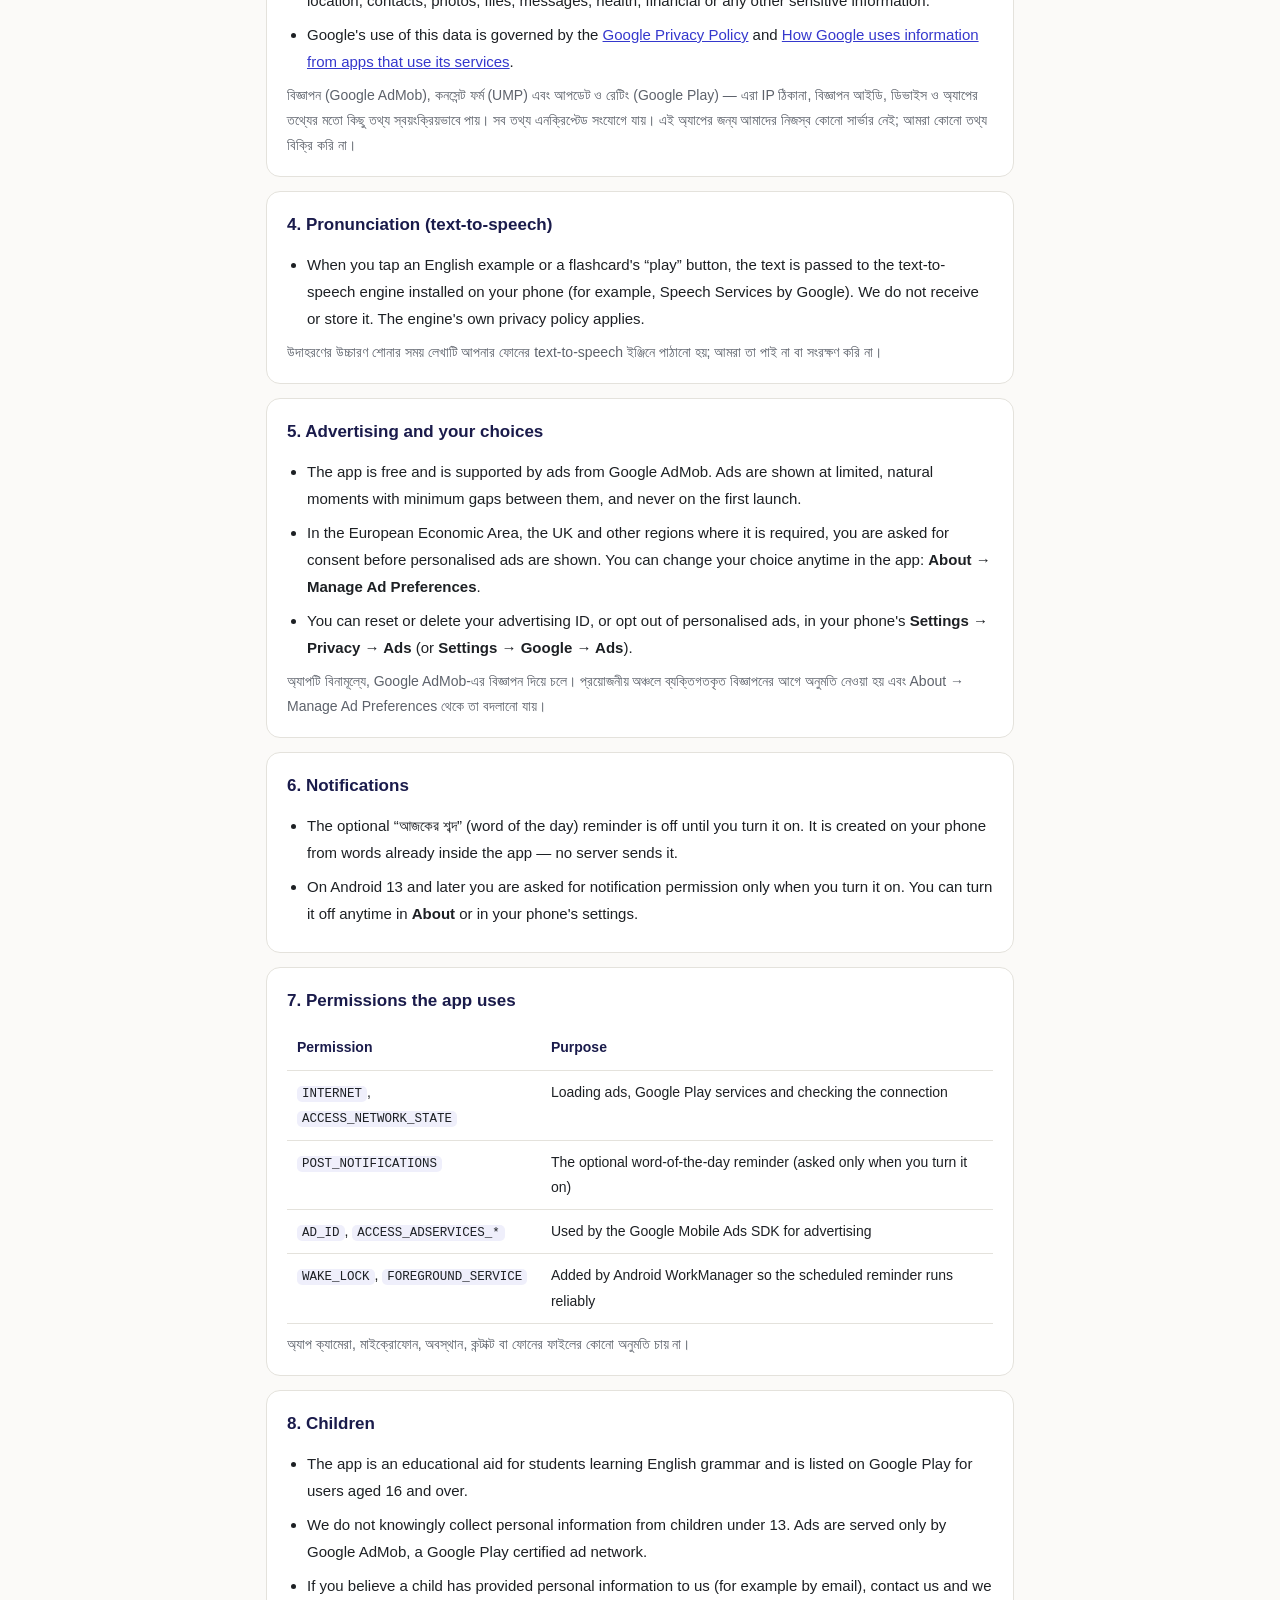
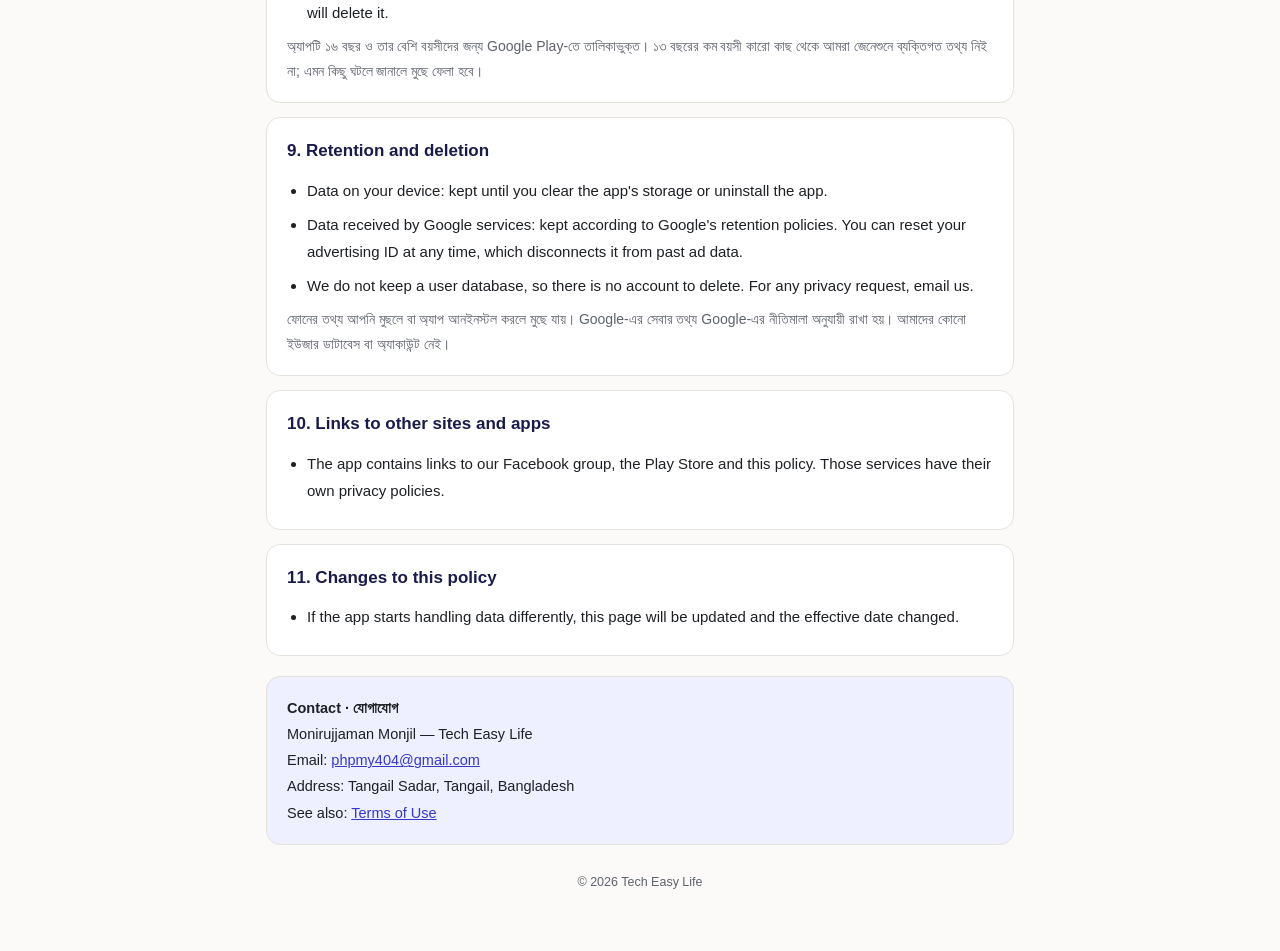
==== commit ae3b9225: "Match Play target age (16+); list Spoken English, Writing and Translation" ====
--- a/privacy-policy.html
+++ b/privacy-policy.html
@@ -101,11 +101,11 @@
   </section>
 
   <section><h2>8. Children</h2><ul>
-    <li>The app is an educational aid for students learning English grammar and is listed on Google Play for users aged 13 and over.</li>
+    <li>The app is an educational aid for students learning English grammar and is listed on Google Play for users aged 16 and over.</li>
     <li>We do not knowingly collect personal information from children under 13. Ads are served only by Google AdMob, a Google Play certified ad network.</li>
     <li>If you believe a child has provided personal information to us (for example by email), contact us and we will delete it.</li>
   </ul>
-    <div class="bn">অ্যাপটি ১৩ বছর ও তার বেশি বয়সীদের জন্য Google Play-তে তালিকাভুক্ত। ১৩ বছরের কম বয়সী কারো কাছ থেকে
+    <div class="bn">অ্যাপটি ১৬ বছর ও তার বেশি বয়সীদের জন্য Google Play-তে তালিকাভুক্ত। ১৩ বছরের কম বয়সী কারো কাছ থেকে
     আমরা জেনেশুনে ব্যক্তিগত তথ্য নিই না; এমন কিছু ঘটলে জানালে মুছে ফেলা হবে।</div>
   </section>
 
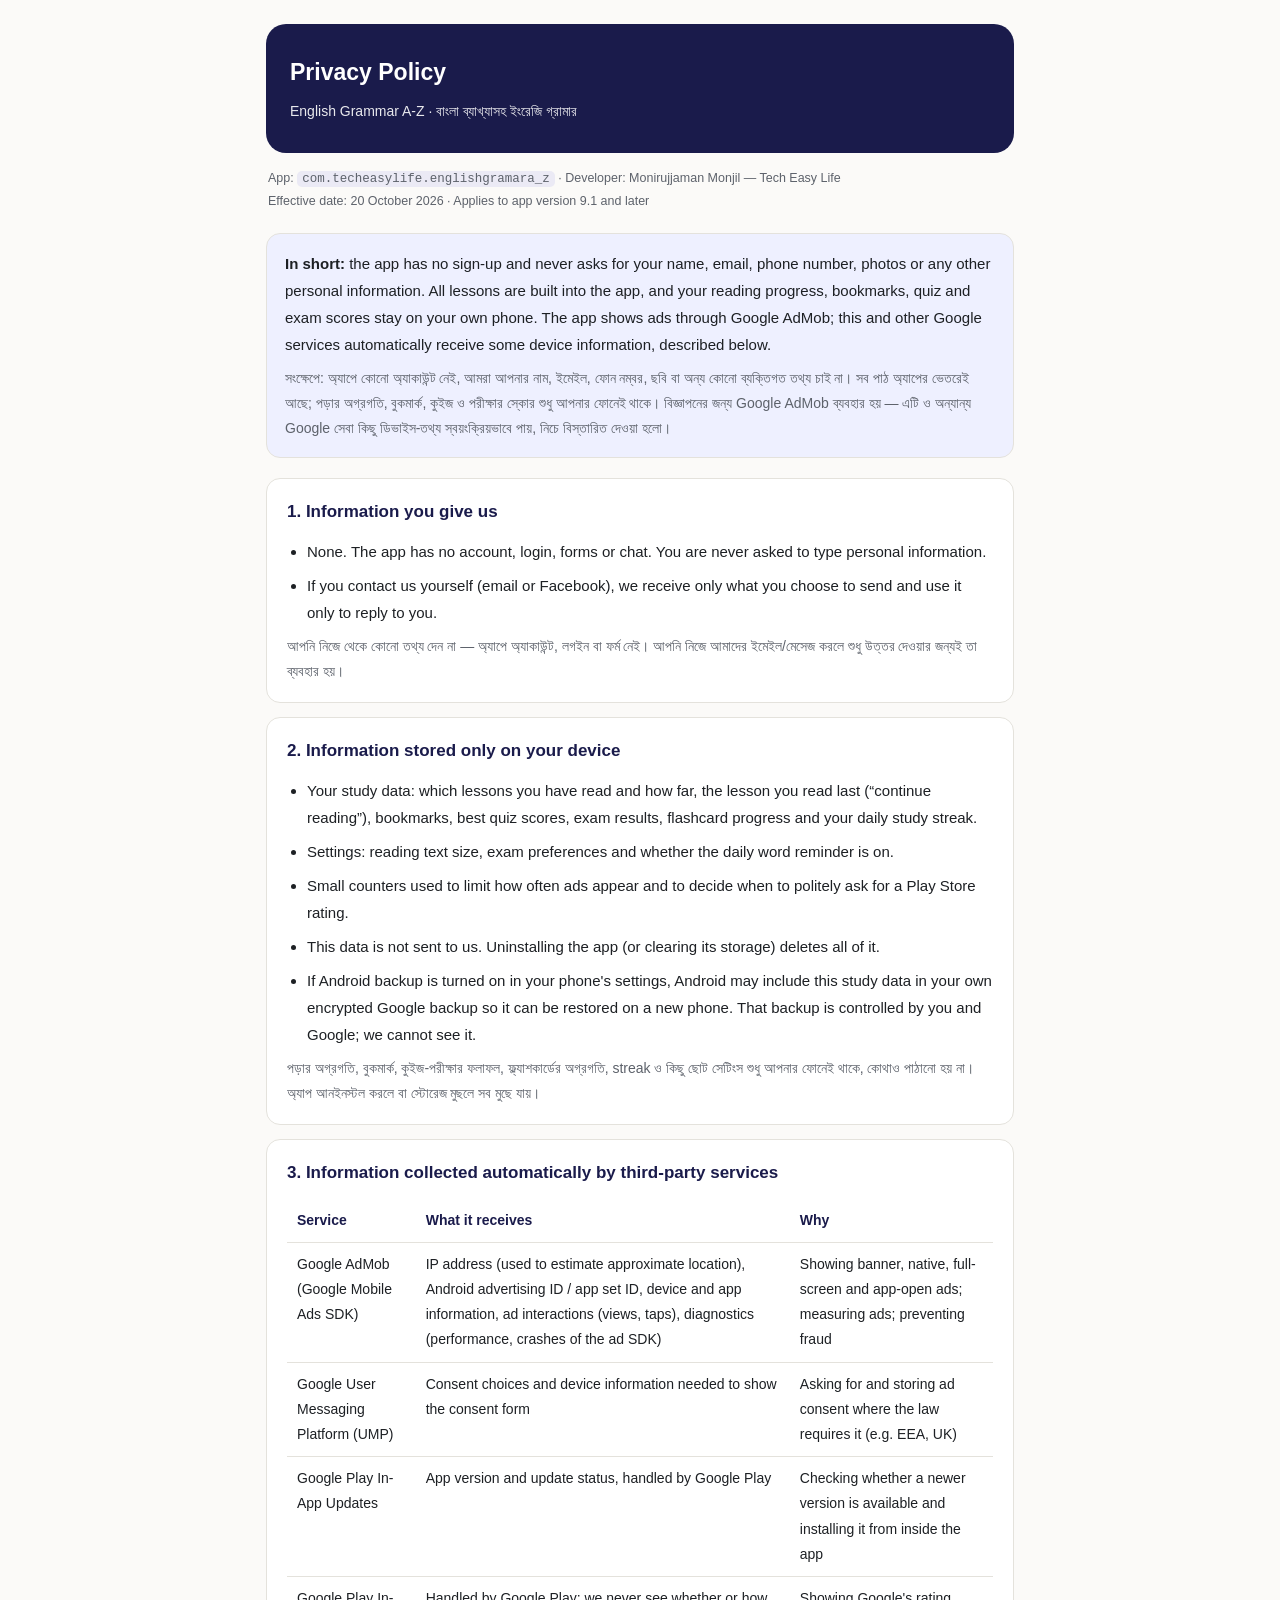
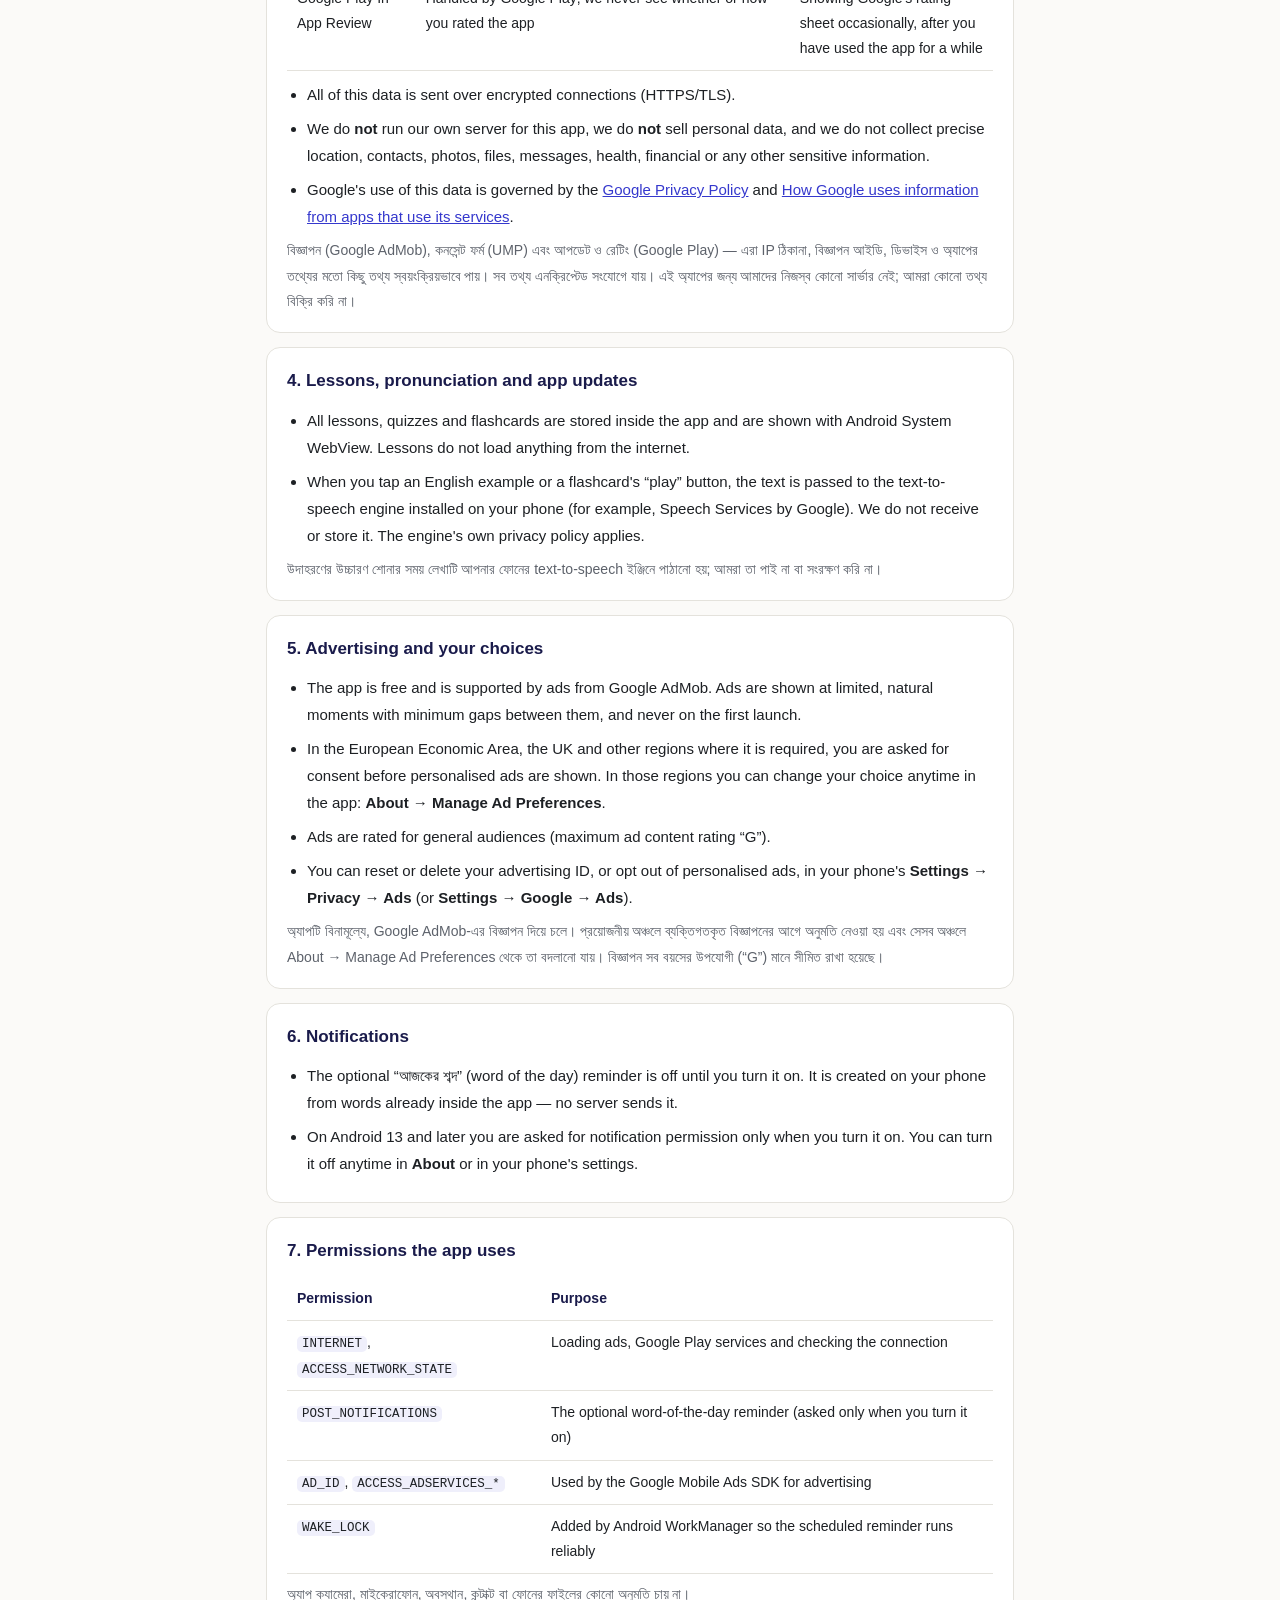
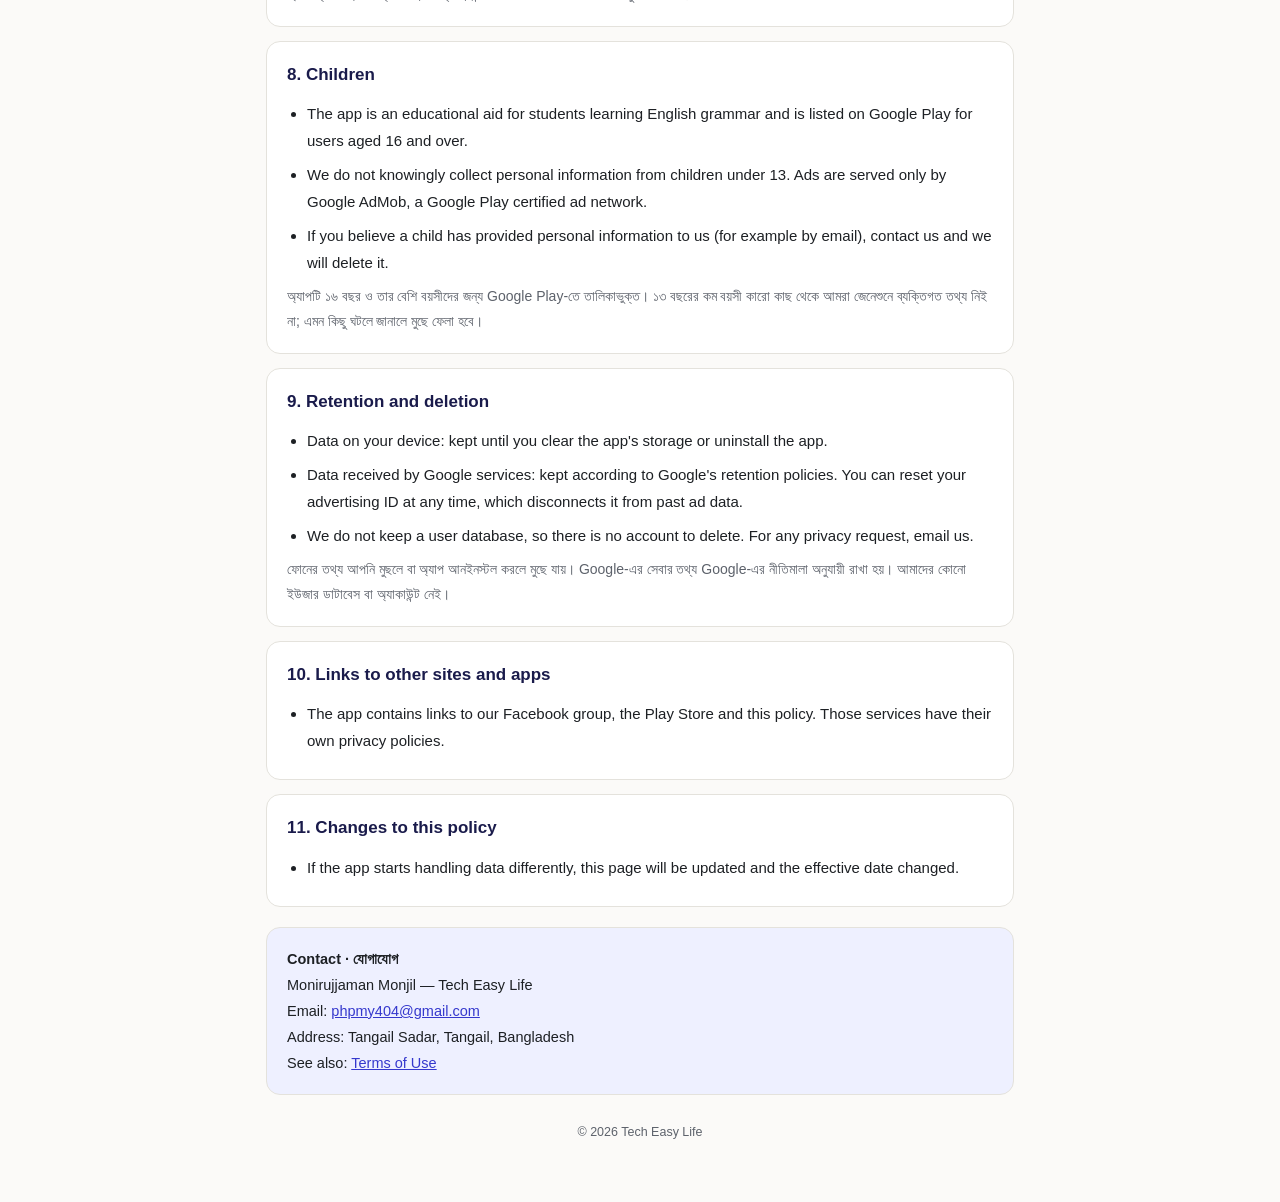
==== commit 2cbf434b: "v9.1: in-app updates/review, WebView, Android backup, G-rated ads; remove foreground service; exam v" ====
--- a/privacy-policy.html
+++ b/privacy-policy.html
@@ -14,7 +14,7 @@
   </header>
   <div class="meta">
     App: <code>com.techeasylife.englishgramara_z</code> · Developer: Monirujjaman Monjil — Tech Easy Life<br>
-    Effective date: 30 September 2026 · Applies to app version 9.0 and later
+    Effective date: 20 October 2026 · Applies to app version 9.1 and later
   </div>
 
   <div class="summary">
@@ -40,7 +40,8 @@
     <li>Your study data: which lessons you have read and how far, the lesson you read last (“continue reading”), bookmarks, best quiz scores, exam results, flashcard progress and your daily study streak.</li>
     <li>Settings: reading text size, exam preferences and whether the daily word reminder is on.</li>
     <li>Small counters used to limit how often ads appear and to decide when to politely ask for a Play Store rating.</li>
-    <li>This data never leaves your phone and is not sent to us. Uninstalling the app (or clearing its storage) deletes all of it.</li>
+    <li>This data is not sent to us. Uninstalling the app (or clearing its storage) deletes all of it.</li>
+    <li>If Android backup is turned on in your phone's settings, Android may include this study data in your own encrypted Google backup so it can be restored on a new phone. That backup is controlled by you and Google; we cannot see it.</li>
   </ul>
     <div class="bn">পড়ার অগ্রগতি, বুকমার্ক, কুইজ-পরীক্ষার ফলাফল, ফ্ল্যাশকার্ডের অগ্রগতি, streak ও কিছু ছোট সেটিংস শুধু
     আপনার ফোনেই থাকে, কোথাও পাঠানো হয় না। অ্যাপ আনইনস্টল করলে বা স্টোরেজ মুছলে সব মুছে যায়।</div>
@@ -55,9 +56,12 @@
       <tr><td>Google User Messaging Platform (UMP)</td>
           <td>Consent choices and device information needed to show the consent form</td>
           <td>Asking for and storing ad consent where the law requires it (e.g. EEA, UK)</td></tr>
-      <tr><td>Google Play services (In-App Update, In-App Review)</td>
-          <td>Information handled by Google Play under Google's own policy</td>
-          <td>Offering app updates and letting you rate the app without leaving it</td></tr>
+      <tr><td>Google Play In-App Updates</td>
+          <td>App version and update status, handled by Google Play</td>
+          <td>Checking whether a newer version is available and installing it from inside the app</td></tr>
+      <tr><td>Google Play In-App Review</td>
+          <td>Handled by Google Play; we never see whether or how you rated the app</td>
+          <td>Showing Google's rating sheet occasionally, after you have used the app for a while</td></tr>
     </table></div>
     <ul style="margin-top:10px">
       <li>All of this data is sent over encrypted connections (HTTPS/TLS).</li>
@@ -68,7 +72,8 @@
     তথ্য এনক্রিপ্টেড সংযোগে যায়। এই অ্যাপের জন্য আমাদের নিজস্ব কোনো সার্ভার নেই; আমরা কোনো তথ্য বিক্রি করি না।</div>
   </section>
 
-  <section><h2>4. Pronunciation (text-to-speech)</h2><ul>
+  <section><h2>4. Lessons, pronunciation and app updates</h2><ul>
+    <li>All lessons, quizzes and flashcards are stored inside the app and are shown with Android System WebView. Lessons do not load anything from the internet.</li>
     <li>When you tap an English example or a flashcard's “play” button, the text is passed to the text-to-speech engine installed on your phone (for example, Speech Services by Google). We do not receive or store it. The engine's own privacy policy applies.</li>
   </ul>
     <div class="bn">উদাহরণের উচ্চারণ শোনার সময় লেখাটি আপনার ফোনের text-to-speech ইঞ্জিনে পাঠানো হয়; আমরা তা পাই না বা
@@ -77,11 +82,12 @@
 
   <section><h2>5. Advertising and your choices</h2><ul>
     <li>The app is free and is supported by ads from Google AdMob. Ads are shown at limited, natural moments with minimum gaps between them, and never on the first launch.</li>
-    <li>In the European Economic Area, the UK and other regions where it is required, you are asked for consent before personalised ads are shown. You can change your choice anytime in the app: <b>About → Manage Ad Preferences</b>.</li>
+    <li>In the European Economic Area, the UK and other regions where it is required, you are asked for consent before personalised ads are shown. In those regions you can change your choice anytime in the app: <b>About → Manage Ad Preferences</b>.</li>
+    <li>Ads are rated for general audiences (maximum ad content rating “G”).</li>
     <li>You can reset or delete your advertising ID, or opt out of personalised ads, in your phone's <b>Settings → Privacy → Ads</b> (or <b>Settings → Google → Ads</b>).</li>
   </ul>
     <div class="bn">অ্যাপটি বিনামূল্যে, Google AdMob-এর বিজ্ঞাপন দিয়ে চলে। প্রয়োজনীয় অঞ্চলে ব্যক্তিগতকৃত বিজ্ঞাপনের আগে
-    অনুমতি নেওয়া হয় এবং About → Manage Ad Preferences থেকে তা বদলানো যায়।</div>
+    অনুমতি নেওয়া হয় এবং সেসব অঞ্চলে About → Manage Ad Preferences থেকে তা বদলানো যায়। বিজ্ঞাপন সব বয়সের উপযোগী (“G”) মানে সীমিত রাখা হয়েছে।</div>
   </section>
 
   <section><h2>6. Notifications</h2><ul>
@@ -95,7 +101,7 @@
       <tr><td><code>INTERNET</code>, <code>ACCESS_NETWORK_STATE</code></td><td>Loading ads, Google Play services and checking the connection</td></tr>
       <tr><td><code>POST_NOTIFICATIONS</code></td><td>The optional word-of-the-day reminder (asked only when you turn it on)</td></tr>
       <tr><td><code>AD_ID</code>, <code>ACCESS_ADSERVICES_*</code></td><td>Used by the Google Mobile Ads SDK for advertising</td></tr>
-      <tr><td><code>WAKE_LOCK</code>, <code>FOREGROUND_SERVICE</code></td><td>Added by Android WorkManager so the scheduled reminder runs reliably</td></tr>
+      <tr><td><code>WAKE_LOCK</code></td><td>Added by Android WorkManager so the scheduled reminder runs reliably</td></tr>
     </table></div>
     <div class="bn">অ্যাপ ক্যামেরা, মাইক্রোফোন, অবস্থান, কন্টাক্ট বা ফোনের ফাইলের কোনো অনুমতি চায় না।</div>
   </section>
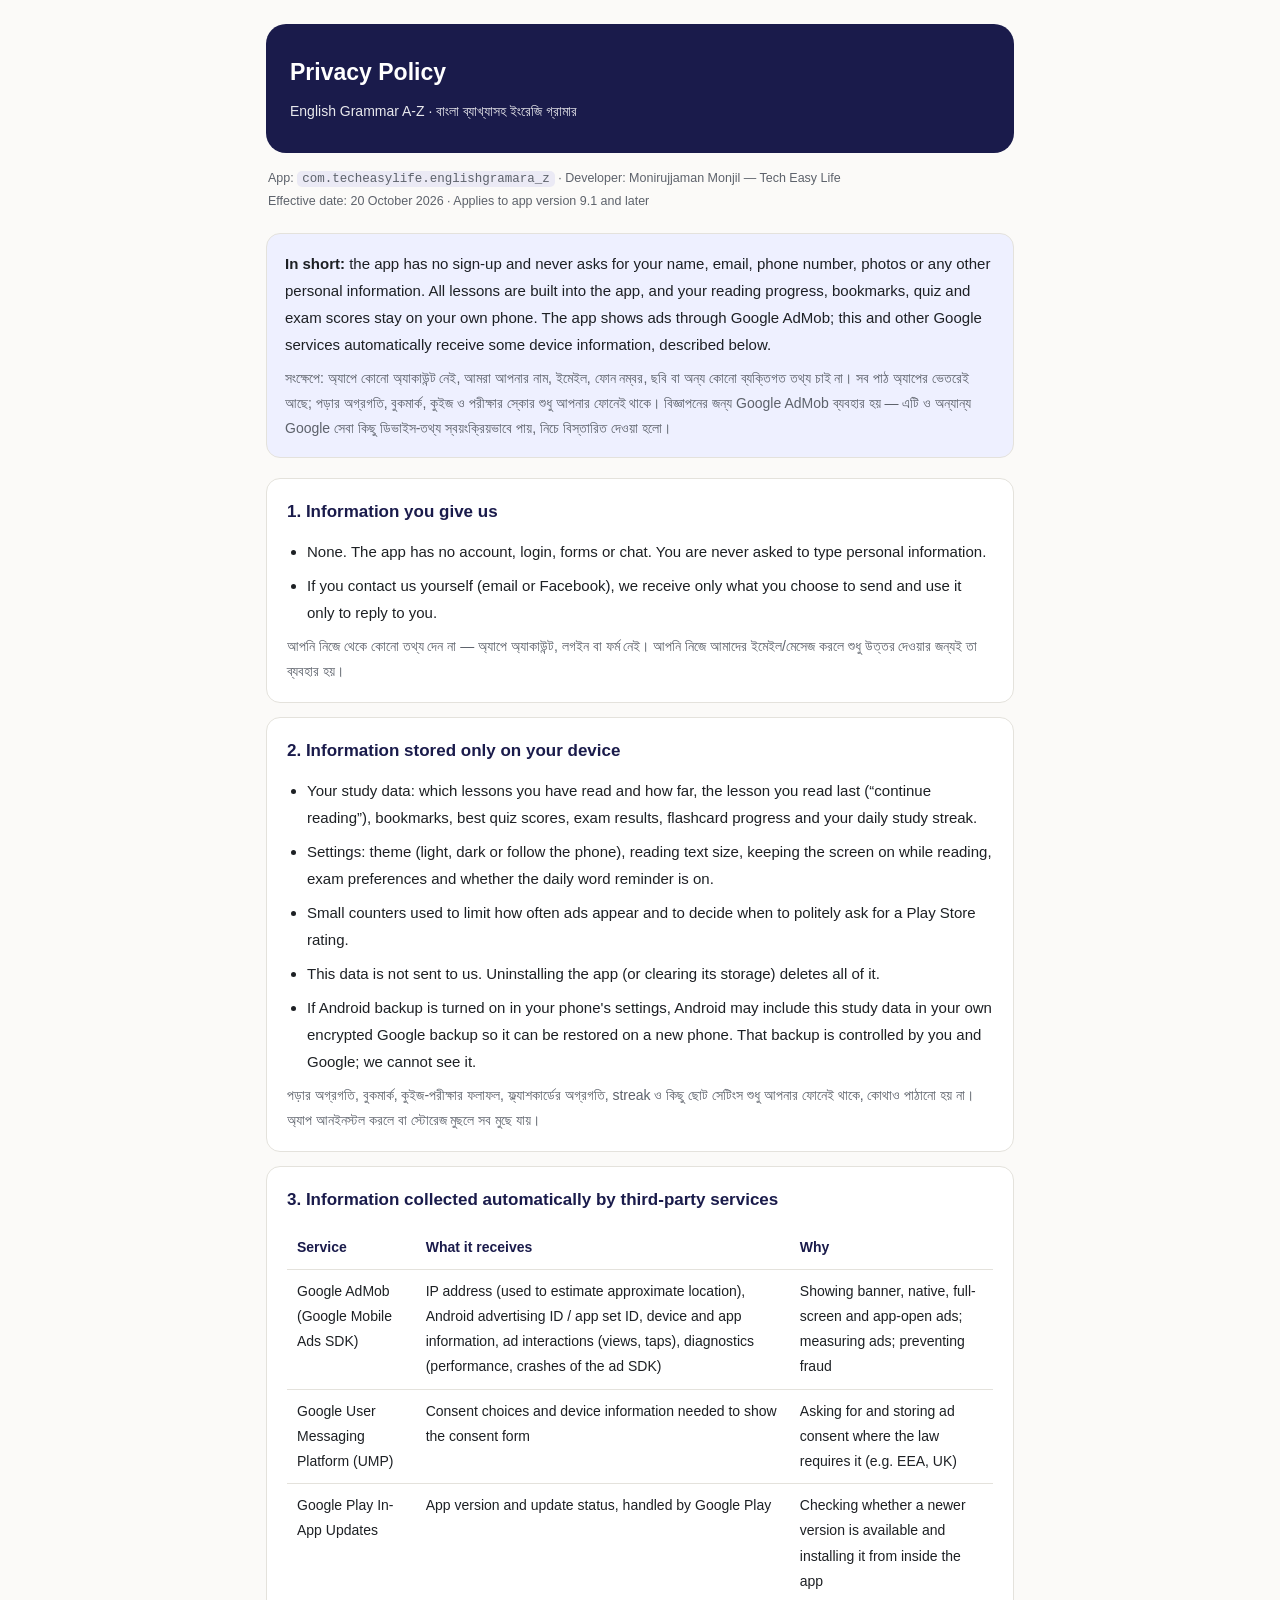
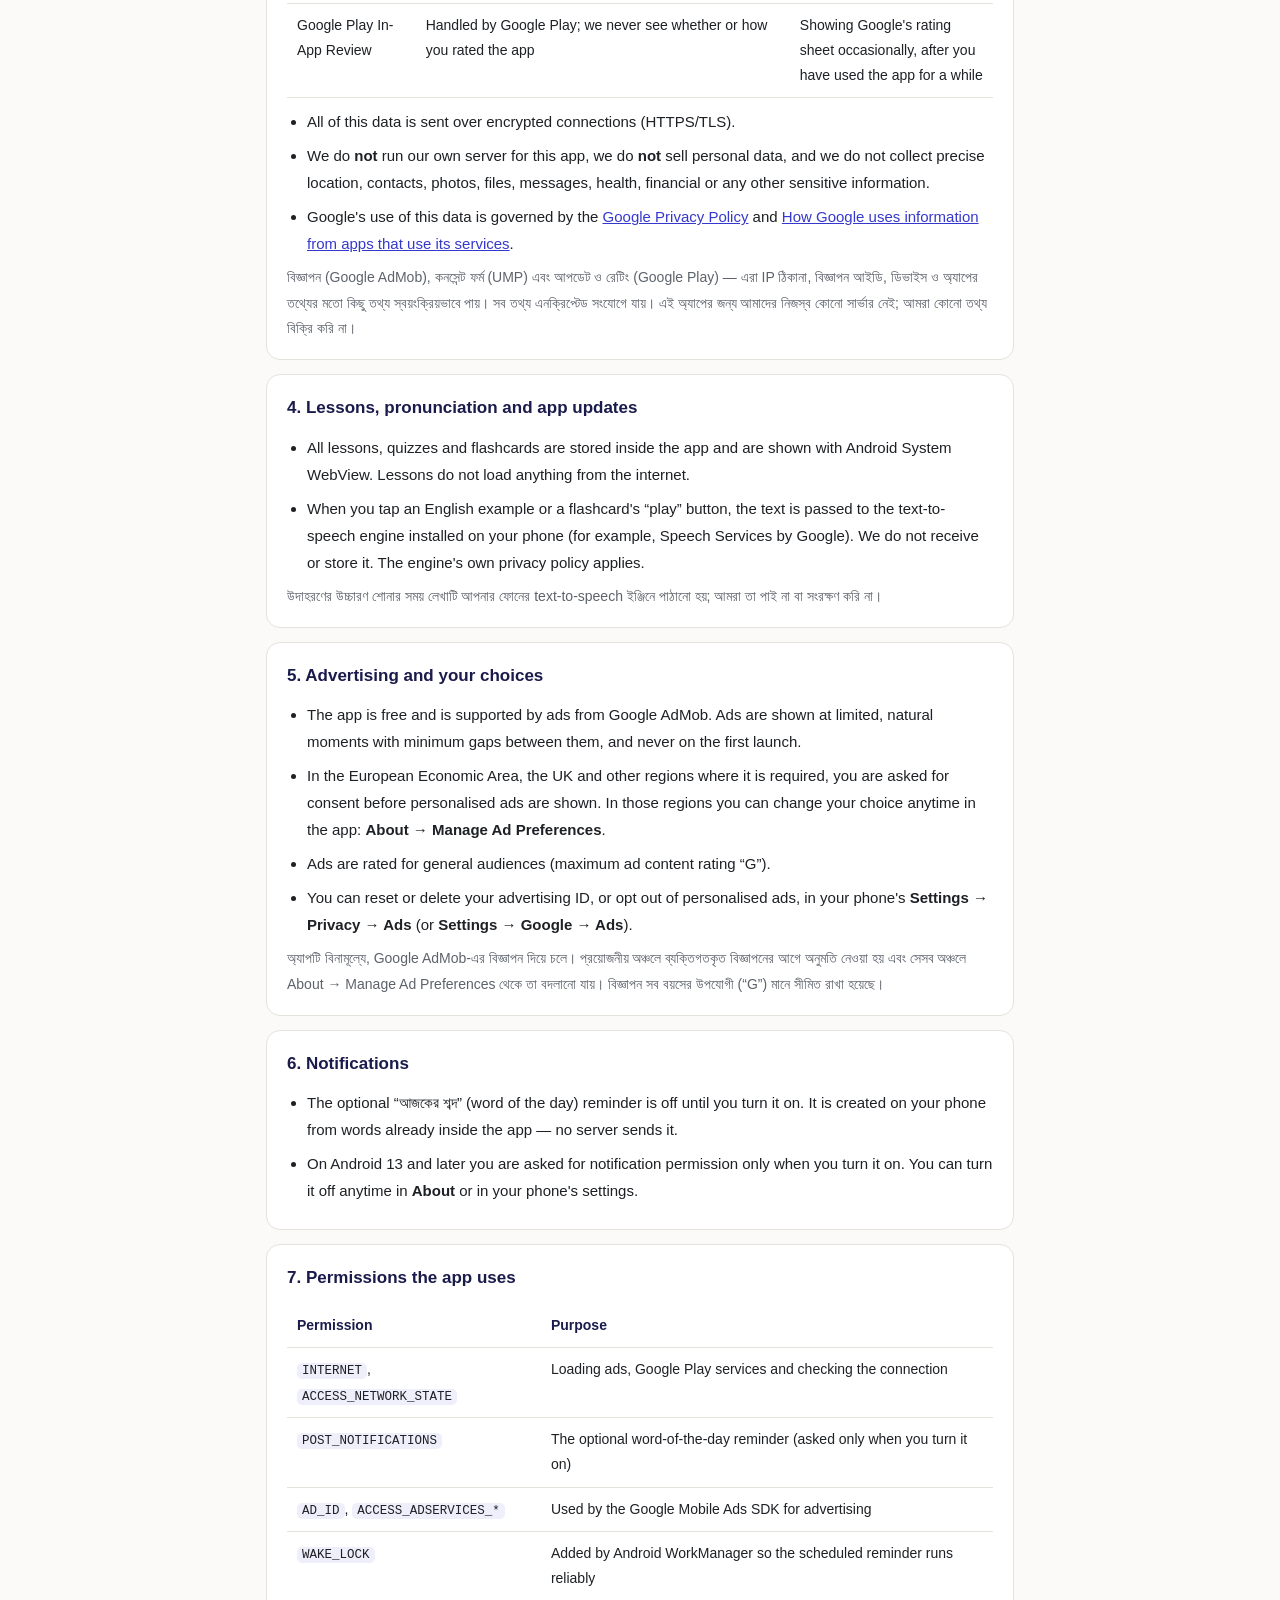
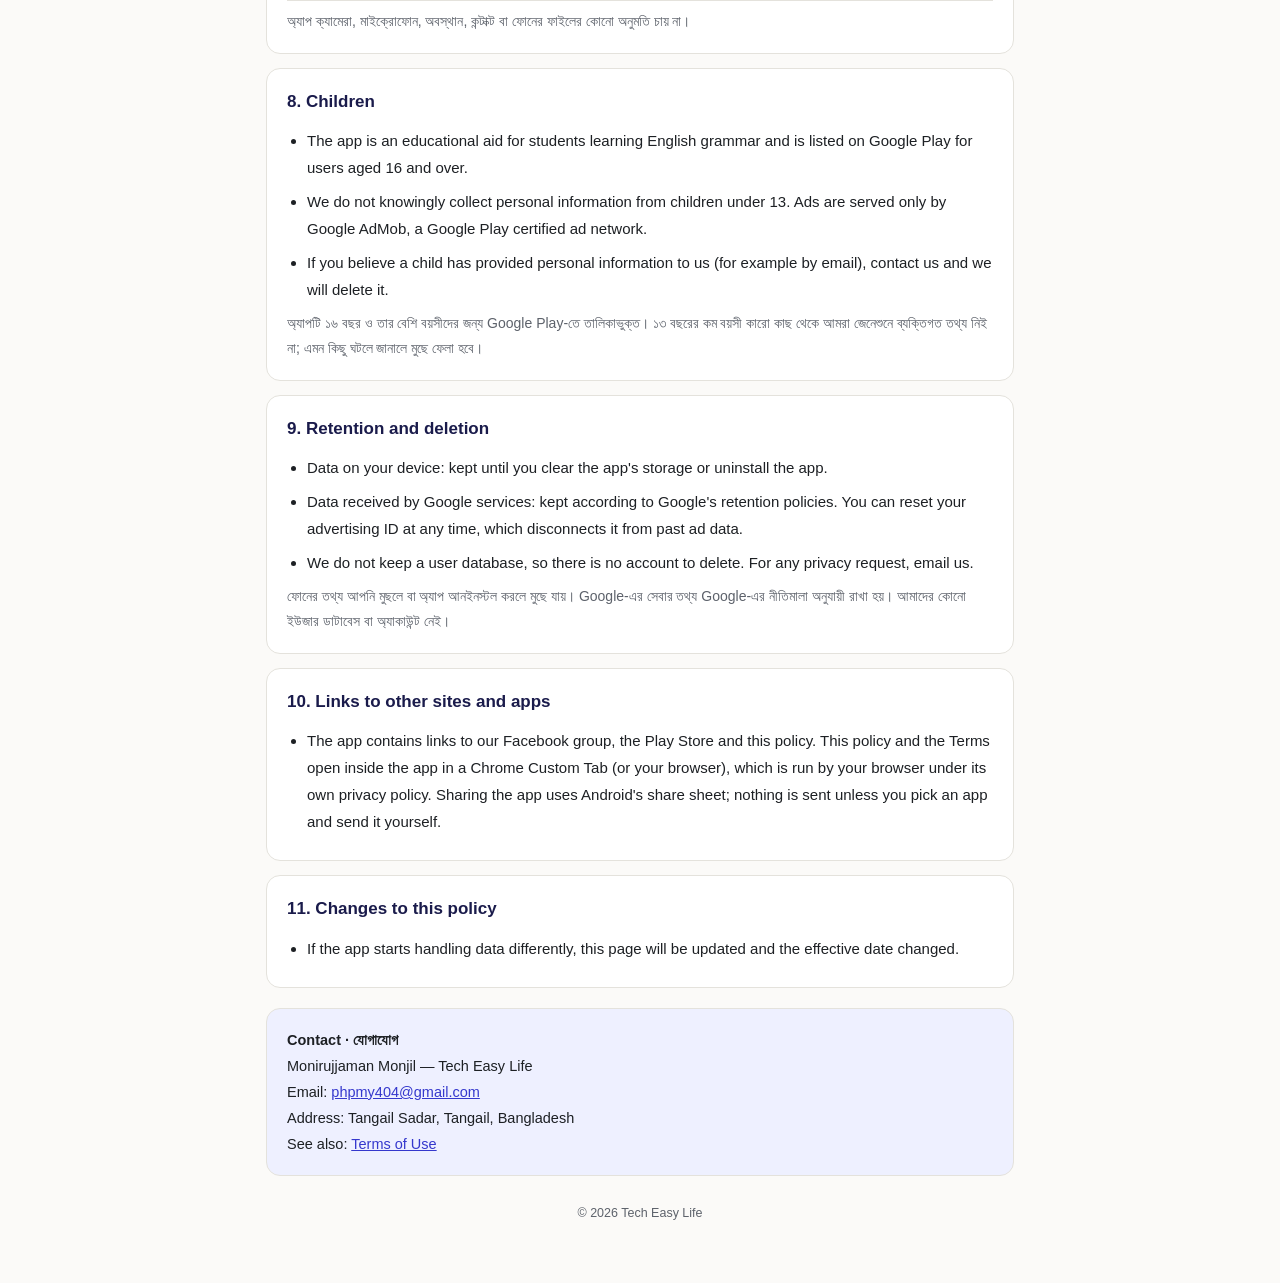
==== commit cb9d7b25: "Privacy: theme and screen-on settings, in-app policy tab, share sheet" ====
--- a/privacy-policy.html
+++ b/privacy-policy.html
@@ -38,7 +38,7 @@
 
   <section><h2>2. Information stored only on your device</h2><ul>
     <li>Your study data: which lessons you have read and how far, the lesson you read last (“continue reading”), bookmarks, best quiz scores, exam results, flashcard progress and your daily study streak.</li>
-    <li>Settings: reading text size, exam preferences and whether the daily word reminder is on.</li>
+    <li>Settings: theme (light, dark or follow the phone), reading text size, keeping the screen on while reading, exam preferences and whether the daily word reminder is on.</li>
     <li>Small counters used to limit how often ads appear and to decide when to politely ask for a Play Store rating.</li>
     <li>This data is not sent to us. Uninstalling the app (or clearing its storage) deletes all of it.</li>
     <li>If Android backup is turned on in your phone's settings, Android may include this study data in your own encrypted Google backup so it can be restored on a new phone. That backup is controlled by you and Google; we cannot see it.</li>
@@ -125,7 +125,7 @@
   </section>
 
   <section><h2>10. Links to other sites and apps</h2><ul>
-    <li>The app contains links to our Facebook group, the Play Store and this policy. Those services have their own privacy policies.</li>
+    <li>The app contains links to our Facebook group, the Play Store and this policy. This policy and the Terms open inside the app in a Chrome Custom Tab (or your browser), which is run by your browser under its own privacy policy. Sharing the app uses Android's share sheet; nothing is sent unless you pick an app and send it yourself.</li>
   </ul></section>
 
   <section><h2>11. Changes to this policy</h2><ul>
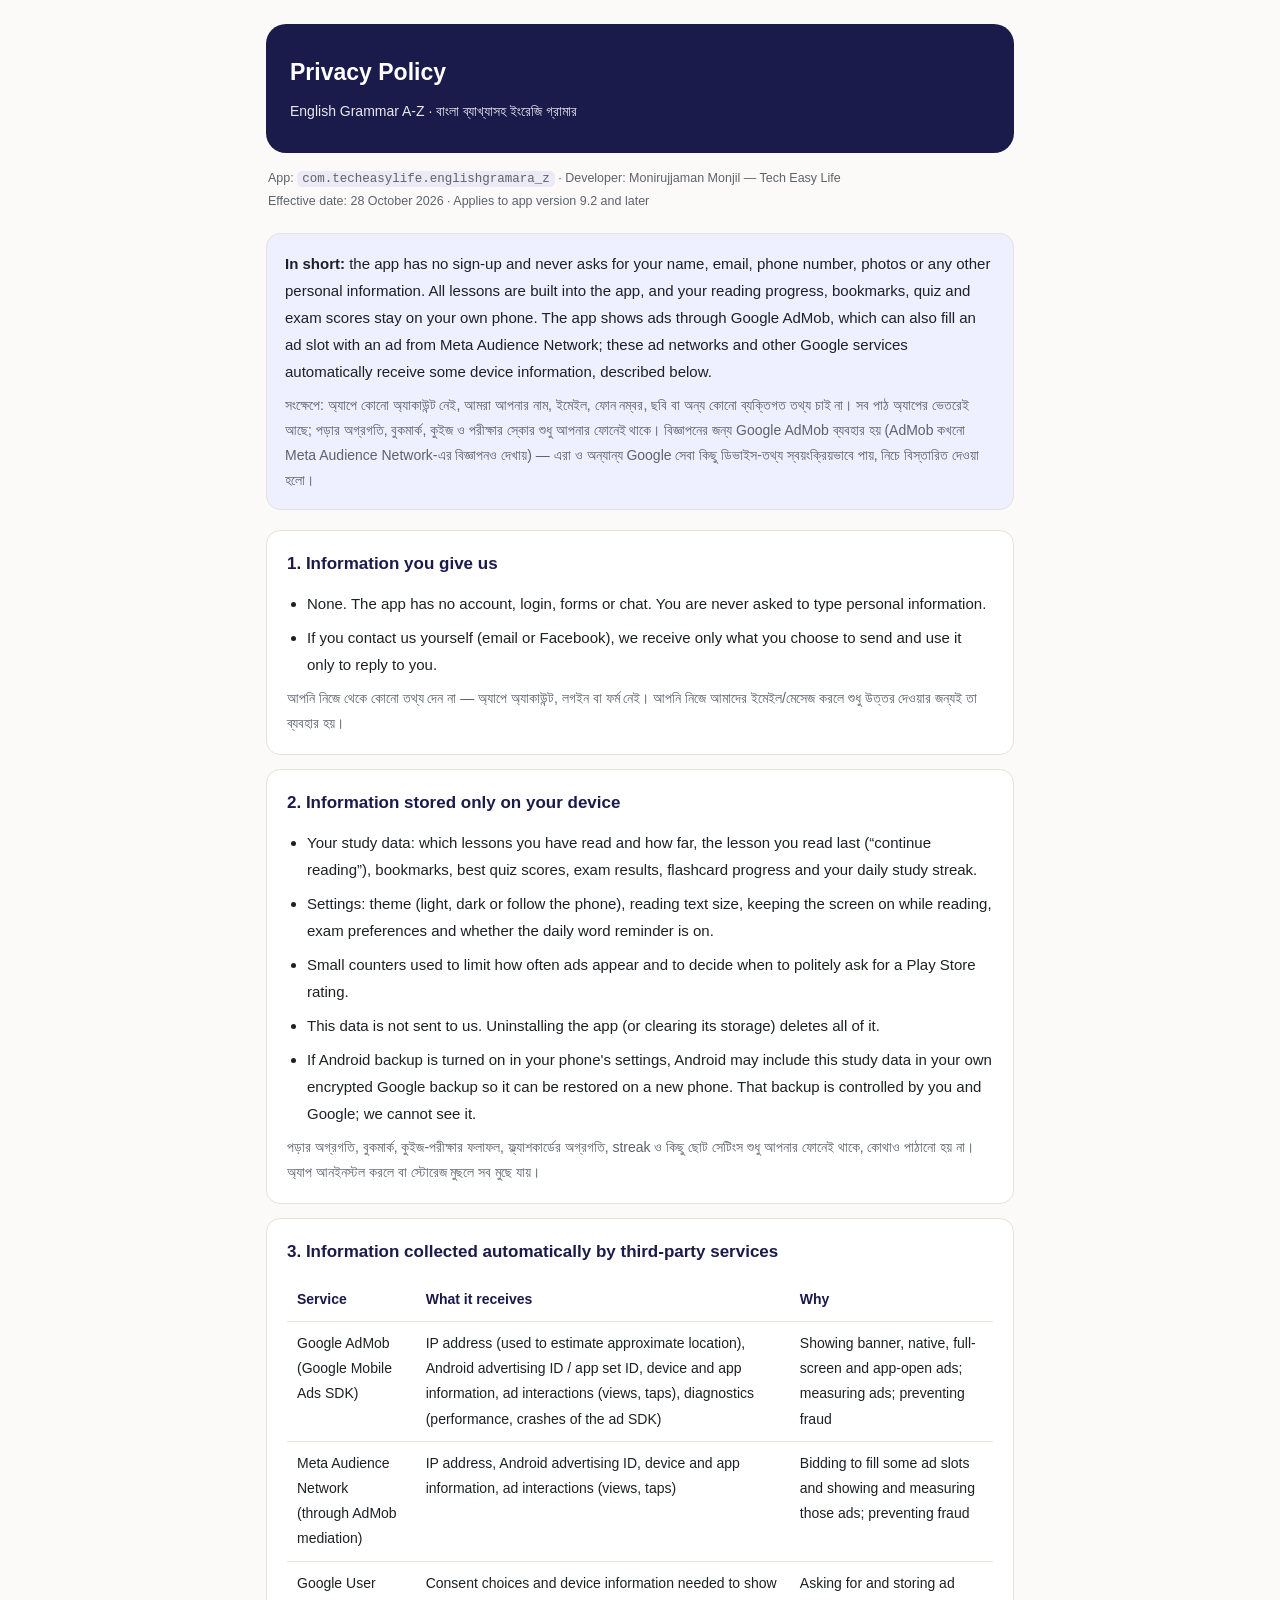
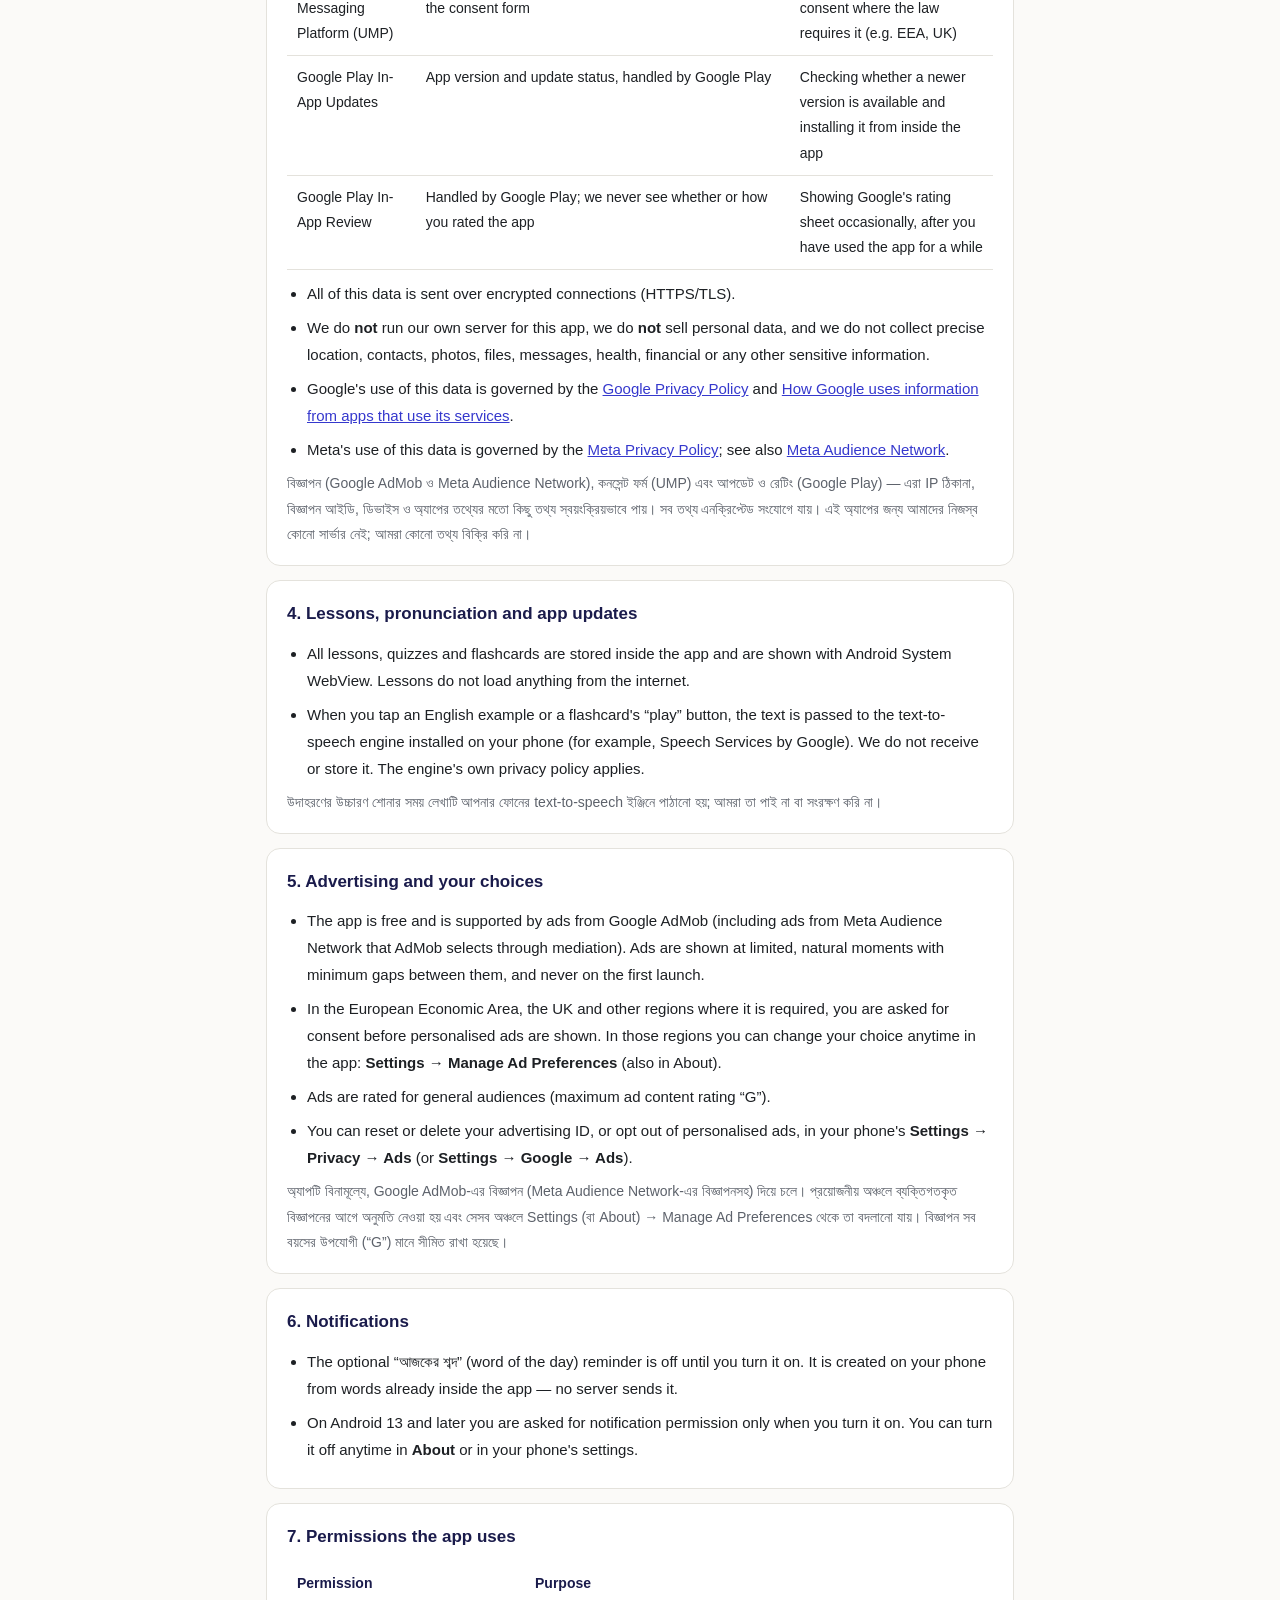
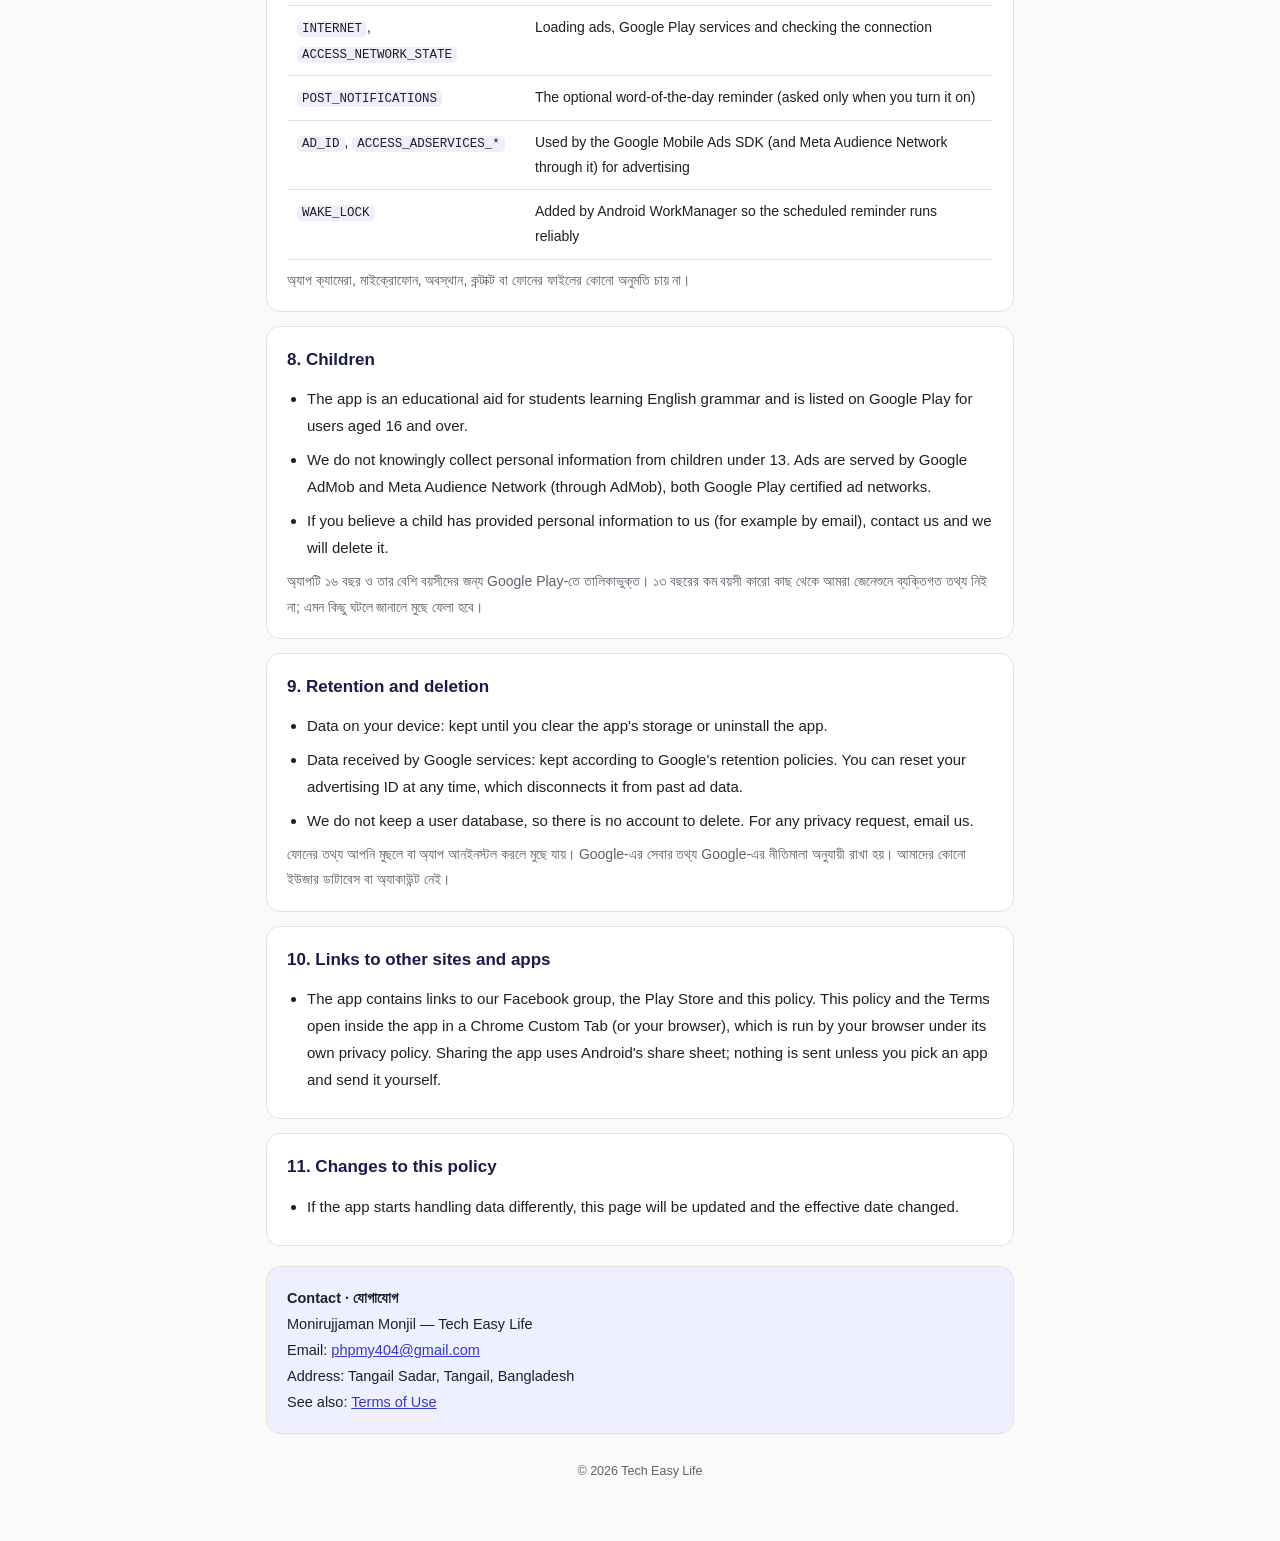
==== commit b6fd9424: "Privacy: Meta Audience Network through AdMob mediation (app 9.2)" ====
--- a/privacy-policy.html
+++ b/privacy-policy.html
@@ -14,17 +14,18 @@
   </header>
   <div class="meta">
     App: <code>com.techeasylife.englishgramara_z</code> · Developer: Monirujjaman Monjil — Tech Easy Life<br>
-    Effective date: 20 October 2026 · Applies to app version 9.1 and later
+    Effective date: 28 October 2026 · Applies to app version 9.2 and later
   </div>
 
   <div class="summary">
     <b>In short:</b> the app has no sign-up and never asks for your name, email, phone number, photos or any other
     personal information. All lessons are built into the app, and your reading progress, bookmarks, quiz and exam
-    scores stay on your own phone. The app shows ads through Google AdMob; this and other Google services automatically receive some
-    device information, described below.
+    scores stay on your own phone. The app shows ads through Google AdMob, which can also fill an ad slot with an ad from
+    Meta Audience Network; these ad networks and other Google services automatically receive some device information,
+    described below.
     <div class="bn">সংক্ষেপে: অ্যাপে কোনো অ্যাকাউন্ট নেই, আমরা আপনার নাম, ইমেইল, ফোন নম্বর, ছবি বা অন্য কোনো
     ব্যক্তিগত তথ্য চাই না। সব পাঠ অ্যাপের ভেতরেই আছে; পড়ার অগ্রগতি, বুকমার্ক, কুইজ ও পরীক্ষার স্কোর শুধু আপনার
-    ফোনেই থাকে। বিজ্ঞাপনের জন্য Google AdMob ব্যবহার হয় — এটি ও অন্যান্য Google সেবা কিছু ডিভাইস-তথ্য
+    ফোনেই থাকে। বিজ্ঞাপনের জন্য Google AdMob ব্যবহার হয় (AdMob কখনো Meta Audience Network-এর বিজ্ঞাপনও দেখায়) — এরা ও অন্যান্য Google সেবা কিছু ডিভাইস-তথ্য
     স্বয়ংক্রিয়ভাবে পায়, নিচে বিস্তারিত দেওয়া হলো।</div>
   </div>
 
@@ -53,6 +54,9 @@
       <tr><td>Google AdMob<br>(Google Mobile Ads SDK)</td>
           <td>IP address (used to estimate approximate location), Android advertising ID / app set ID, device and app information, ad interactions (views, taps), diagnostics (performance, crashes of the ad SDK)</td>
           <td>Showing banner, native, full-screen and app-open ads; measuring ads; preventing fraud</td></tr>
+      <tr><td>Meta Audience Network<br>(through AdMob mediation)</td>
+          <td>IP address, Android advertising ID, device and app information, ad interactions (views, taps)</td>
+          <td>Bidding to fill some ad slots and showing and measuring those ads; preventing fraud</td></tr>
       <tr><td>Google User Messaging Platform (UMP)</td>
           <td>Consent choices and device information needed to show the consent form</td>
           <td>Asking for and storing ad consent where the law requires it (e.g. EEA, UK)</td></tr>
@@ -67,8 +71,9 @@
       <li>All of this data is sent over encrypted connections (HTTPS/TLS).</li>
       <li>We do <b>not</b> run our own server for this app, we do <b>not</b> sell personal data, and we do not collect precise location, contacts, photos, files, messages, health, financial or any other sensitive information.</li>
       <li>Google's use of this data is governed by the <a href="https://policies.google.com/privacy">Google Privacy Policy</a> and <a href="https://policies.google.com/technologies/partner-sites">How Google uses information from apps that use its services</a>.</li>
+      <li>Meta's use of this data is governed by the <a href="https://www.facebook.com/privacy/policy/">Meta Privacy Policy</a>; see also <a href="https://www.facebook.com/ads/audience-network/">Meta Audience Network</a>.</li>
     </ul>
-    <div class="bn">বিজ্ঞাপন (Google AdMob), কনসেন্ট ফর্ম (UMP) এবং আপডেট ও রেটিং (Google Play) — এরা IP ঠিকানা, বিজ্ঞাপন আইডি, ডিভাইস ও অ্যাপের তথ্যের মতো কিছু তথ্য স্বয়ংক্রিয়ভাবে পায়। সব
+    <div class="bn">বিজ্ঞাপন (Google AdMob ও Meta Audience Network), কনসেন্ট ফর্ম (UMP) এবং আপডেট ও রেটিং (Google Play) — এরা IP ঠিকানা, বিজ্ঞাপন আইডি, ডিভাইস ও অ্যাপের তথ্যের মতো কিছু তথ্য স্বয়ংক্রিয়ভাবে পায়। সব
     তথ্য এনক্রিপ্টেড সংযোগে যায়। এই অ্যাপের জন্য আমাদের নিজস্ব কোনো সার্ভার নেই; আমরা কোনো তথ্য বিক্রি করি না।</div>
   </section>
 
@@ -81,13 +86,13 @@
   </section>
 
   <section><h2>5. Advertising and your choices</h2><ul>
-    <li>The app is free and is supported by ads from Google AdMob. Ads are shown at limited, natural moments with minimum gaps between them, and never on the first launch.</li>
-    <li>In the European Economic Area, the UK and other regions where it is required, you are asked for consent before personalised ads are shown. In those regions you can change your choice anytime in the app: <b>About → Manage Ad Preferences</b>.</li>
+    <li>The app is free and is supported by ads from Google AdMob (including ads from Meta Audience Network that AdMob selects through mediation). Ads are shown at limited, natural moments with minimum gaps between them, and never on the first launch.</li>
+    <li>In the European Economic Area, the UK and other regions where it is required, you are asked for consent before personalised ads are shown. In those regions you can change your choice anytime in the app: <b>Settings → Manage Ad Preferences</b> (also in About).</li>
     <li>Ads are rated for general audiences (maximum ad content rating “G”).</li>
     <li>You can reset or delete your advertising ID, or opt out of personalised ads, in your phone's <b>Settings → Privacy → Ads</b> (or <b>Settings → Google → Ads</b>).</li>
   </ul>
-    <div class="bn">অ্যাপটি বিনামূল্যে, Google AdMob-এর বিজ্ঞাপন দিয়ে চলে। প্রয়োজনীয় অঞ্চলে ব্যক্তিগতকৃত বিজ্ঞাপনের আগে
-    অনুমতি নেওয়া হয় এবং সেসব অঞ্চলে About → Manage Ad Preferences থেকে তা বদলানো যায়। বিজ্ঞাপন সব বয়সের উপযোগী (“G”) মানে সীমিত রাখা হয়েছে।</div>
+    <div class="bn">অ্যাপটি বিনামূল্যে, Google AdMob-এর বিজ্ঞাপন (Meta Audience Network-এর বিজ্ঞাপনসহ) দিয়ে চলে। প্রয়োজনীয় অঞ্চলে ব্যক্তিগতকৃত বিজ্ঞাপনের আগে
+    অনুমতি নেওয়া হয় এবং সেসব অঞ্চলে Settings (বা About) → Manage Ad Preferences থেকে তা বদলানো যায়। বিজ্ঞাপন সব বয়সের উপযোগী (“G”) মানে সীমিত রাখা হয়েছে।</div>
   </section>
 
   <section><h2>6. Notifications</h2><ul>
@@ -100,7 +105,7 @@
       <tr><th>Permission</th><th>Purpose</th></tr>
       <tr><td><code>INTERNET</code>, <code>ACCESS_NETWORK_STATE</code></td><td>Loading ads, Google Play services and checking the connection</td></tr>
       <tr><td><code>POST_NOTIFICATIONS</code></td><td>The optional word-of-the-day reminder (asked only when you turn it on)</td></tr>
-      <tr><td><code>AD_ID</code>, <code>ACCESS_ADSERVICES_*</code></td><td>Used by the Google Mobile Ads SDK for advertising</td></tr>
+      <tr><td><code>AD_ID</code>, <code>ACCESS_ADSERVICES_*</code></td><td>Used by the Google Mobile Ads SDK (and Meta Audience Network through it) for advertising</td></tr>
       <tr><td><code>WAKE_LOCK</code></td><td>Added by Android WorkManager so the scheduled reminder runs reliably</td></tr>
     </table></div>
     <div class="bn">অ্যাপ ক্যামেরা, মাইক্রোফোন, অবস্থান, কন্টাক্ট বা ফোনের ফাইলের কোনো অনুমতি চায় না।</div>
@@ -108,7 +113,7 @@
 
   <section><h2>8. Children</h2><ul>
     <li>The app is an educational aid for students learning English grammar and is listed on Google Play for users aged 16 and over.</li>
-    <li>We do not knowingly collect personal information from children under 13. Ads are served only by Google AdMob, a Google Play certified ad network.</li>
+    <li>We do not knowingly collect personal information from children under 13. Ads are served by Google AdMob and Meta Audience Network (through AdMob), both Google Play certified ad networks.</li>
     <li>If you believe a child has provided personal information to us (for example by email), contact us and we will delete it.</li>
   </ul>
     <div class="bn">অ্যাপটি ১৬ বছর ও তার বেশি বয়সীদের জন্য Google Play-তে তালিকাভুক্ত। ১৩ বছরের কম বয়সী কারো কাছ থেকে
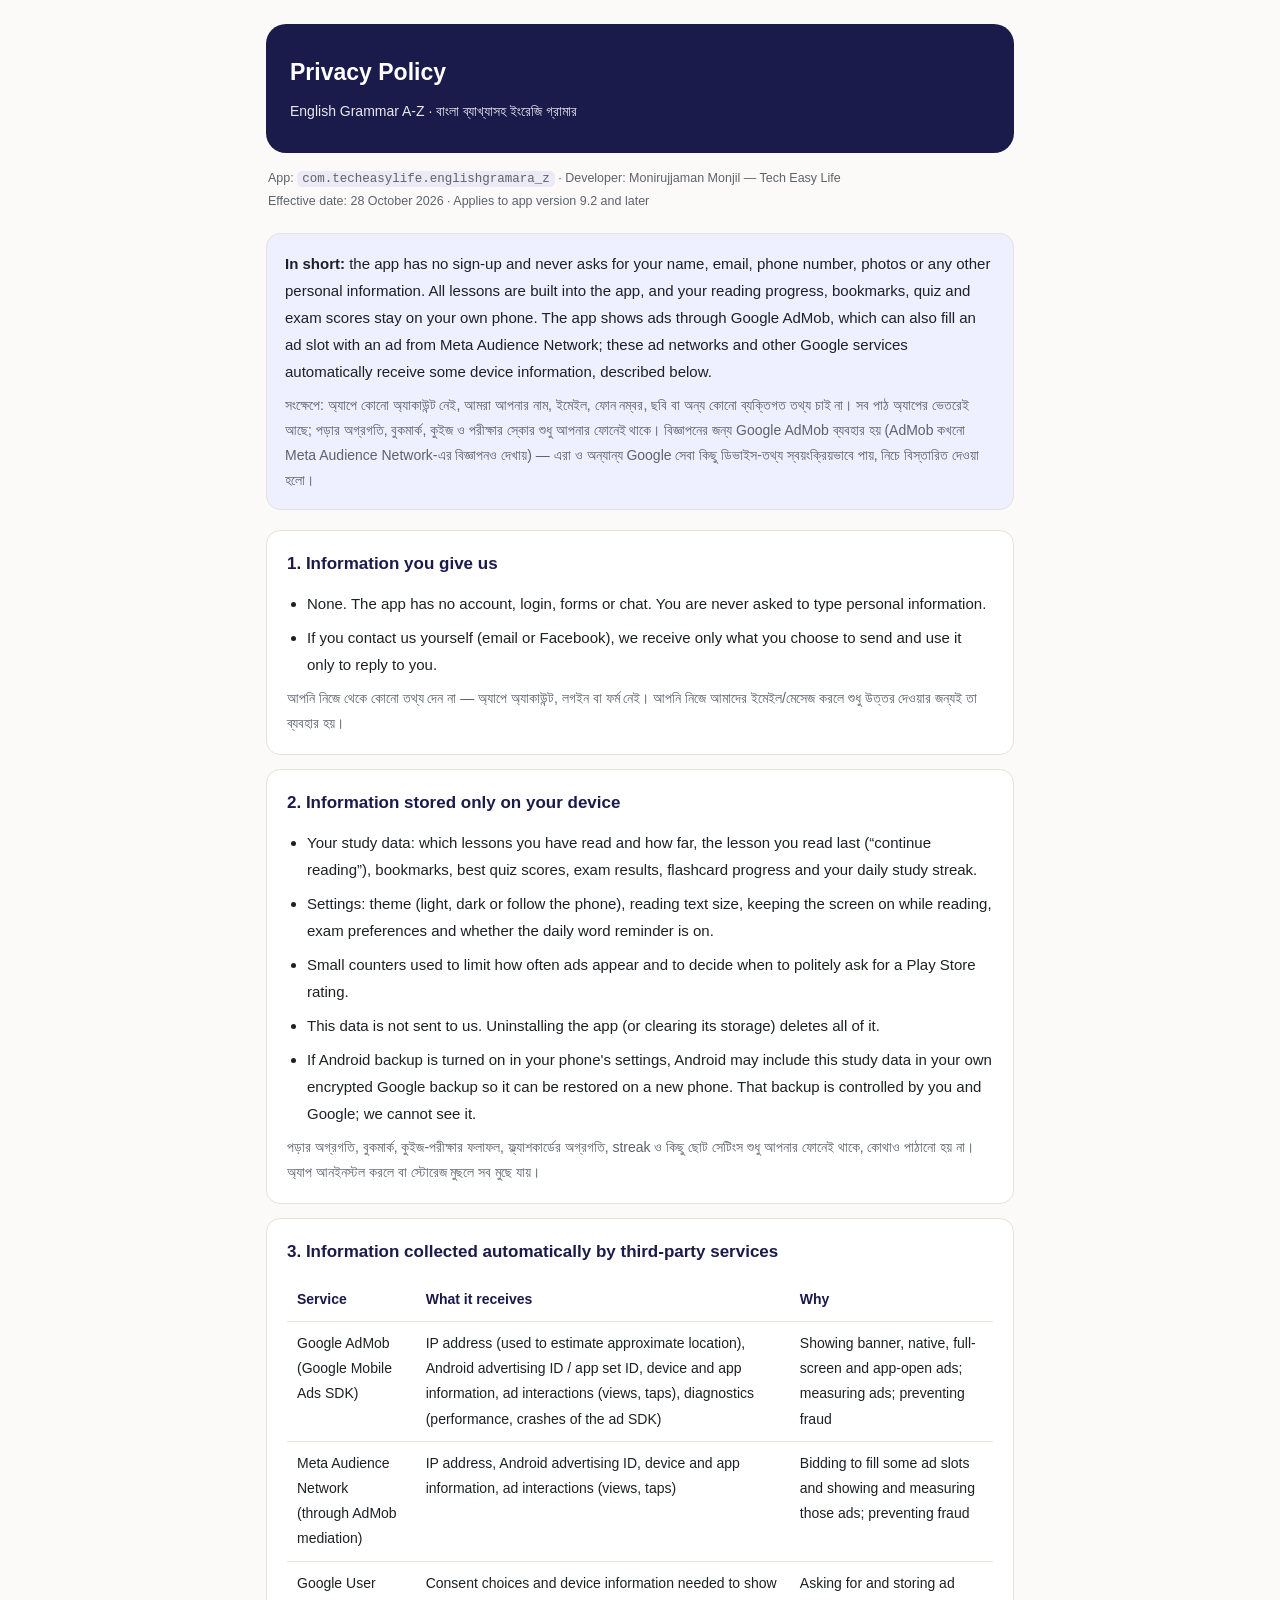
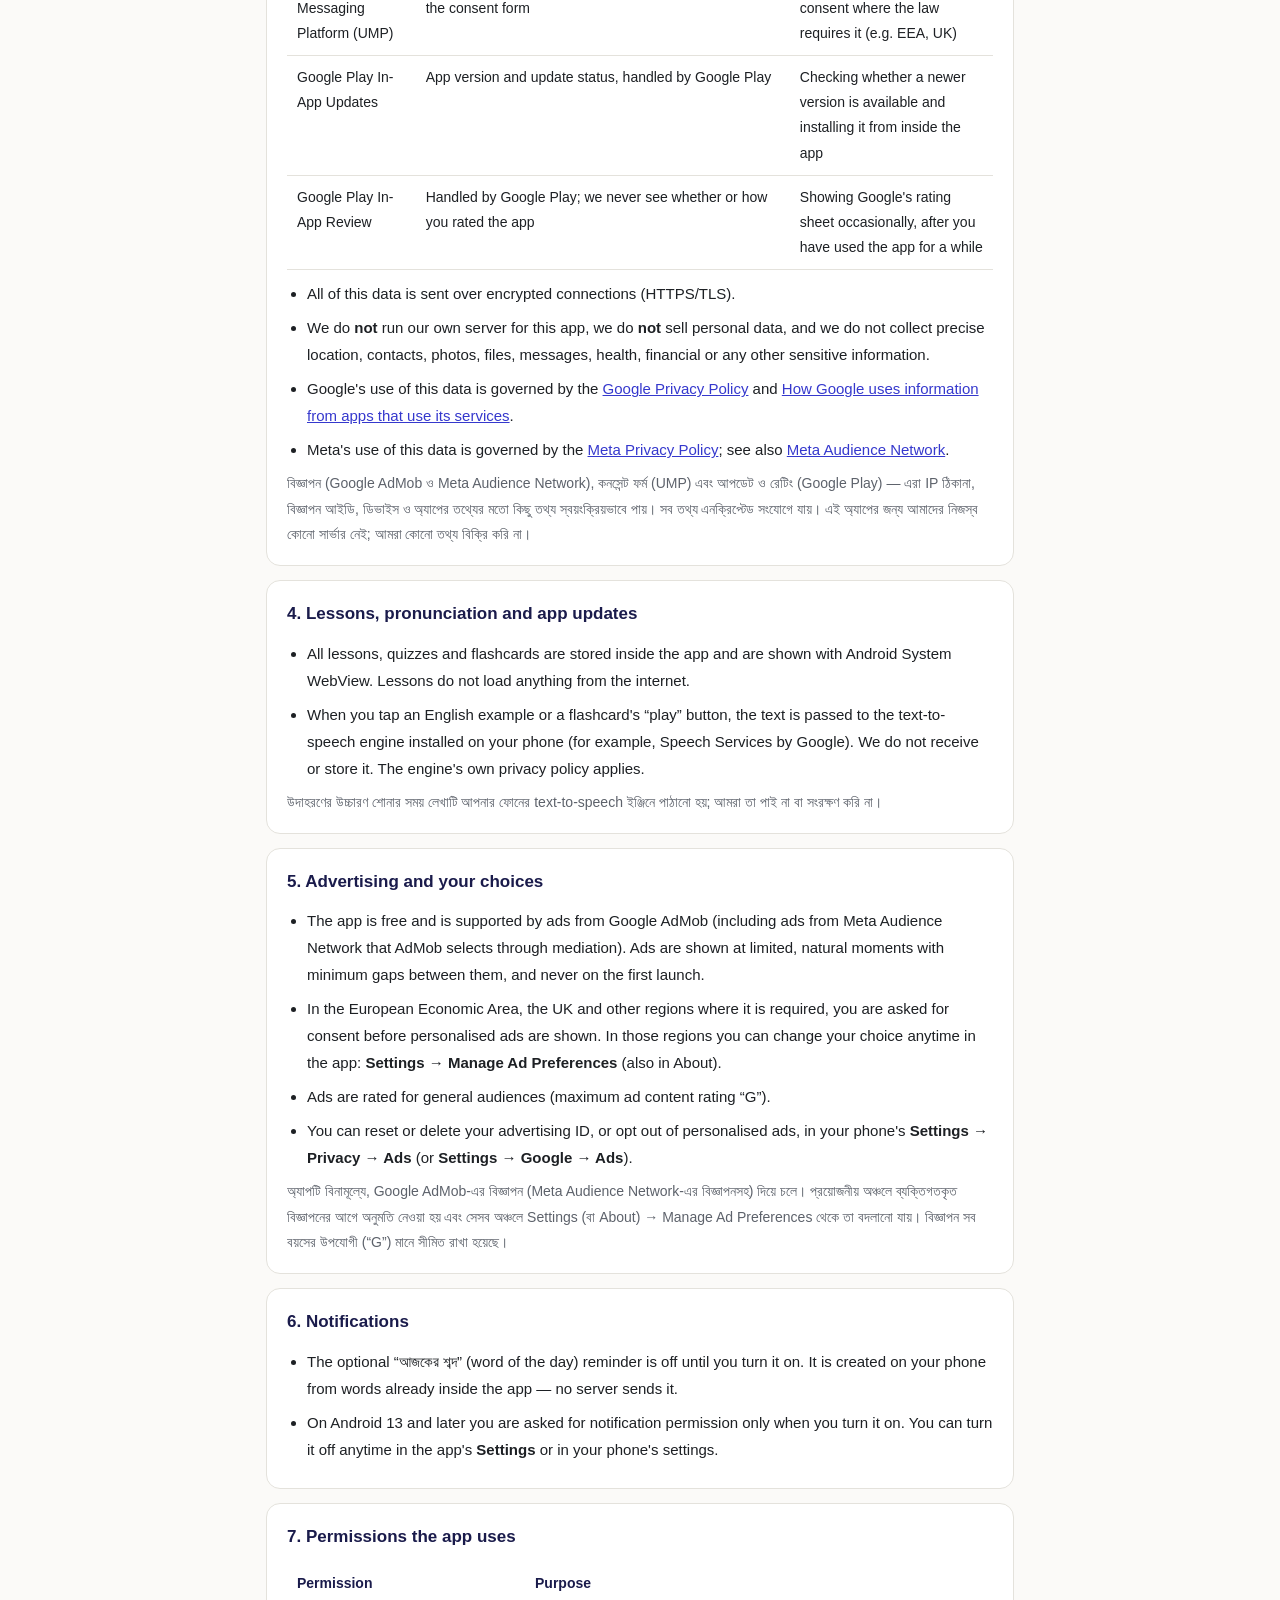
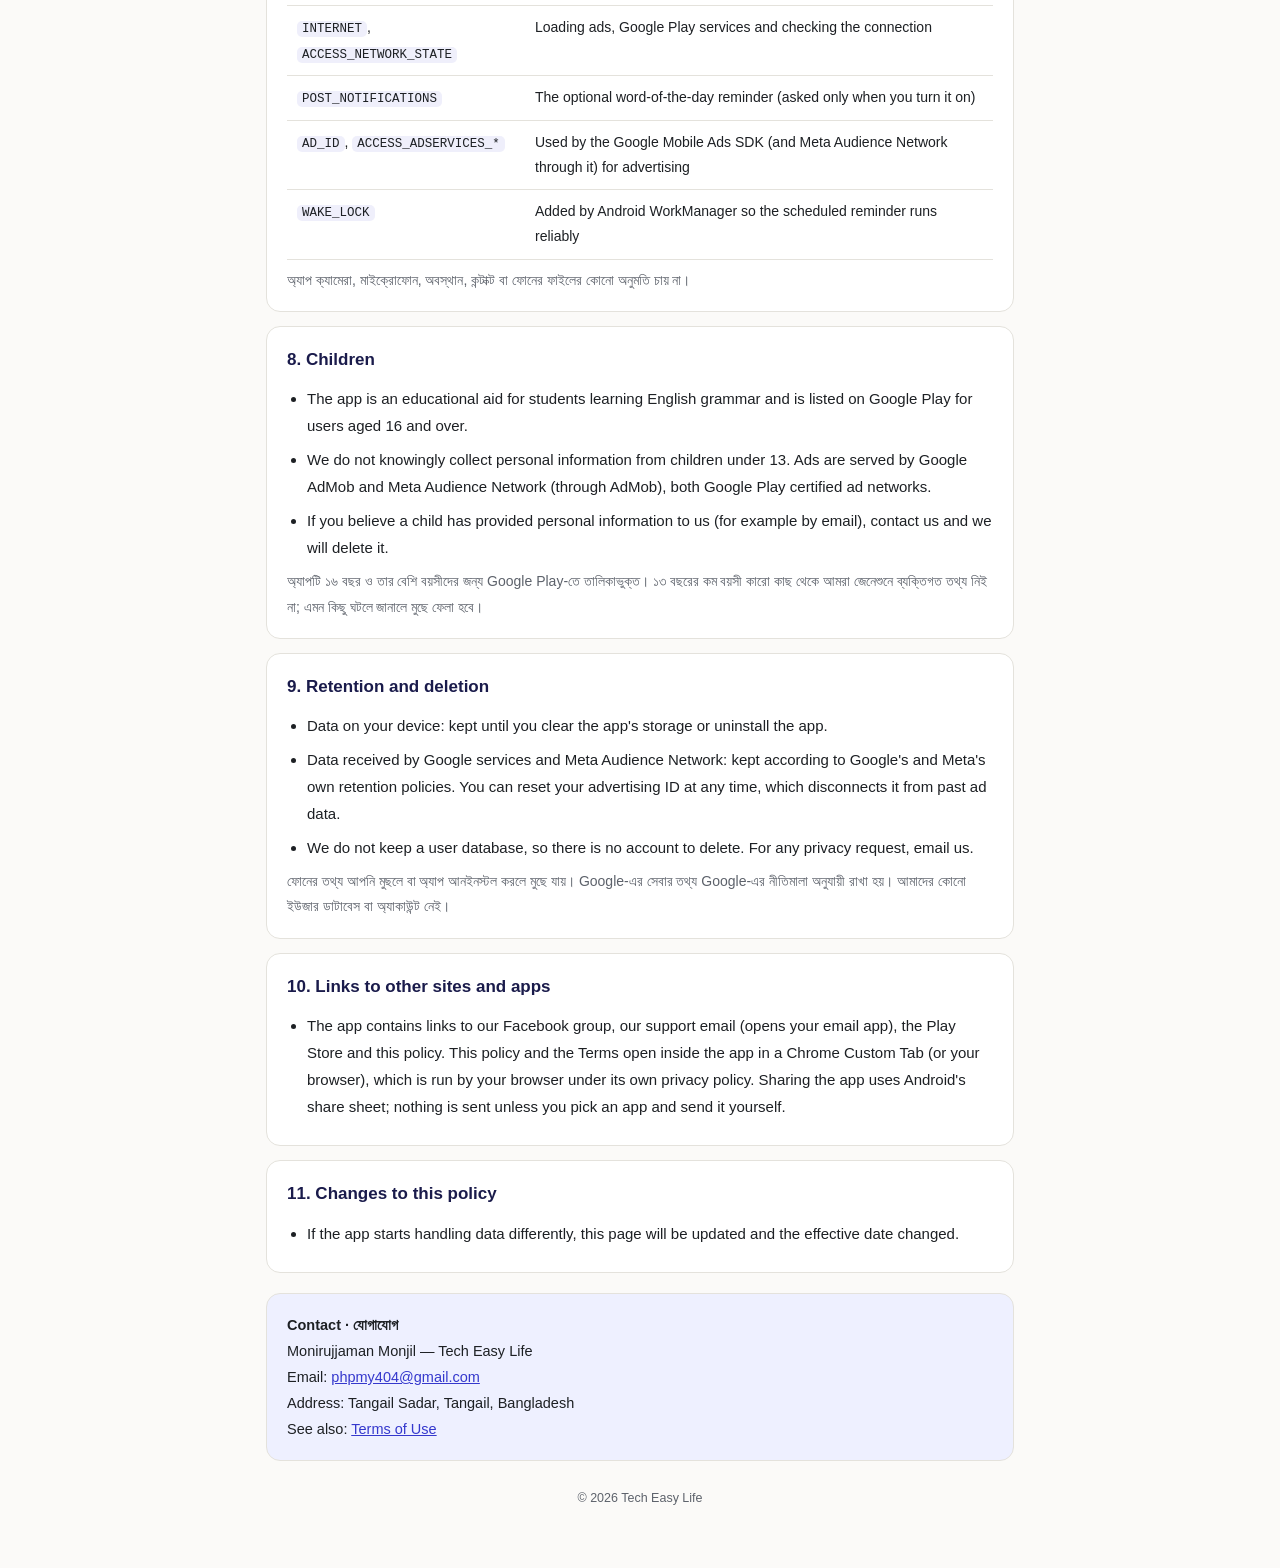
==== commit dabb6e16: "Privacy & Terms for 9.2: Settings, Meta Audience Network, email and share links" ====
--- a/privacy-policy.html
+++ b/privacy-policy.html
@@ -97,7 +97,7 @@
 
   <section><h2>6. Notifications</h2><ul>
     <li>The optional “আজকের শব্দ” (word of the day) reminder is off until you turn it on. It is created on your phone from words already inside the app — no server sends it.</li>
-    <li>On Android 13 and later you are asked for notification permission only when you turn it on. You can turn it off anytime in <b>About</b> or in your phone's settings.</li>
+    <li>On Android 13 and later you are asked for notification permission only when you turn it on. You can turn it off anytime in the app's <b>Settings</b> or in your phone's settings.</li>
   </ul></section>
 
   <section><h2>7. Permissions the app uses</h2>
@@ -122,7 +122,7 @@
 
   <section><h2>9. Retention and deletion</h2><ul>
     <li>Data on your device: kept until you clear the app's storage or uninstall the app.</li>
-    <li>Data received by Google services: kept according to Google's retention policies. You can reset your advertising ID at any time, which disconnects it from past ad data.</li>
+    <li>Data received by Google services and Meta Audience Network: kept according to Google's and Meta's own retention policies. You can reset your advertising ID at any time, which disconnects it from past ad data.</li>
     <li>We do not keep a user database, so there is no account to delete. For any privacy request, email us.</li>
   </ul>
     <div class="bn">ফোনের তথ্য আপনি মুছলে বা অ্যাপ আনইনস্টল করলে মুছে যায়। Google-এর সেবার তথ্য Google-এর নীতিমালা
@@ -130,7 +130,7 @@
   </section>
 
   <section><h2>10. Links to other sites and apps</h2><ul>
-    <li>The app contains links to our Facebook group, the Play Store and this policy. This policy and the Terms open inside the app in a Chrome Custom Tab (or your browser), which is run by your browser under its own privacy policy. Sharing the app uses Android's share sheet; nothing is sent unless you pick an app and send it yourself.</li>
+    <li>The app contains links to our Facebook group, our support email (opens your email app), the Play Store and this policy. This policy and the Terms open inside the app in a Chrome Custom Tab (or your browser), which is run by your browser under its own privacy policy. Sharing the app uses Android's share sheet; nothing is sent unless you pick an app and send it yourself.</li>
   </ul></section>
 
   <section><h2>11. Changes to this policy</h2><ul>
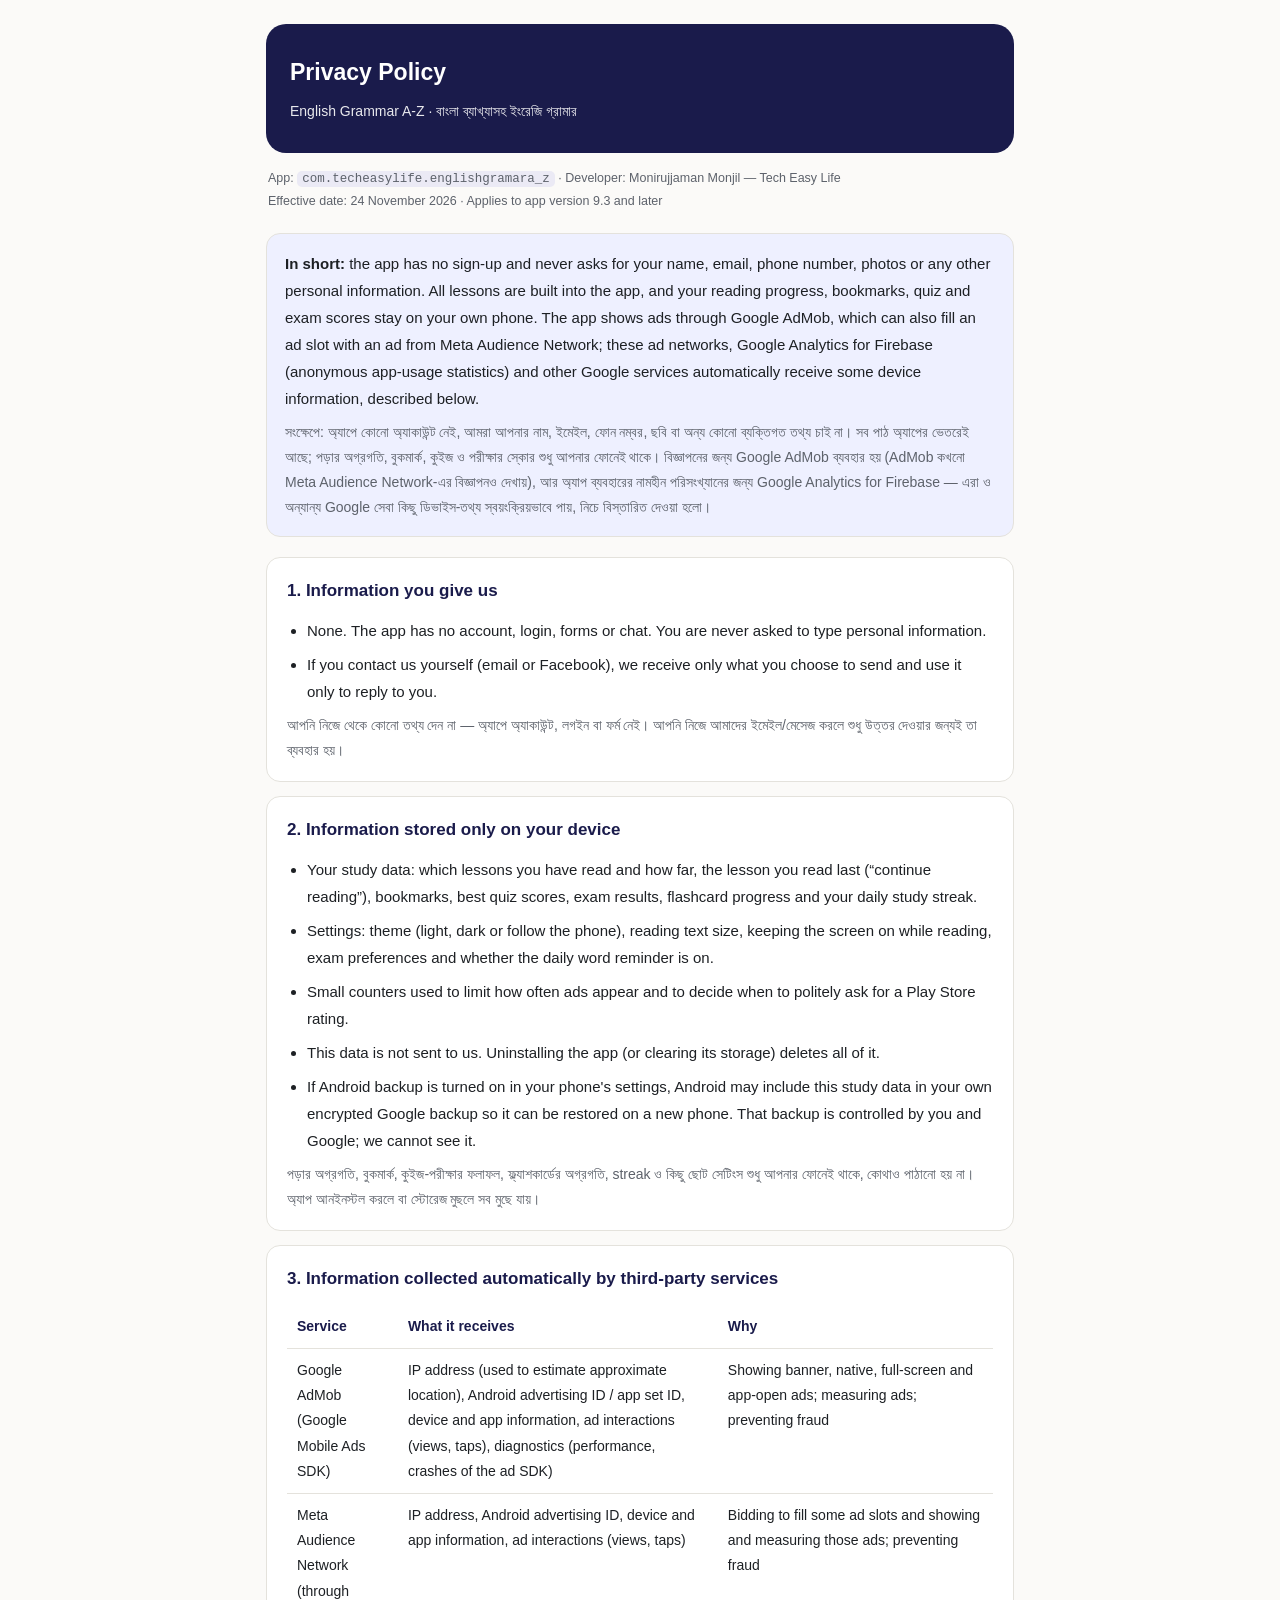
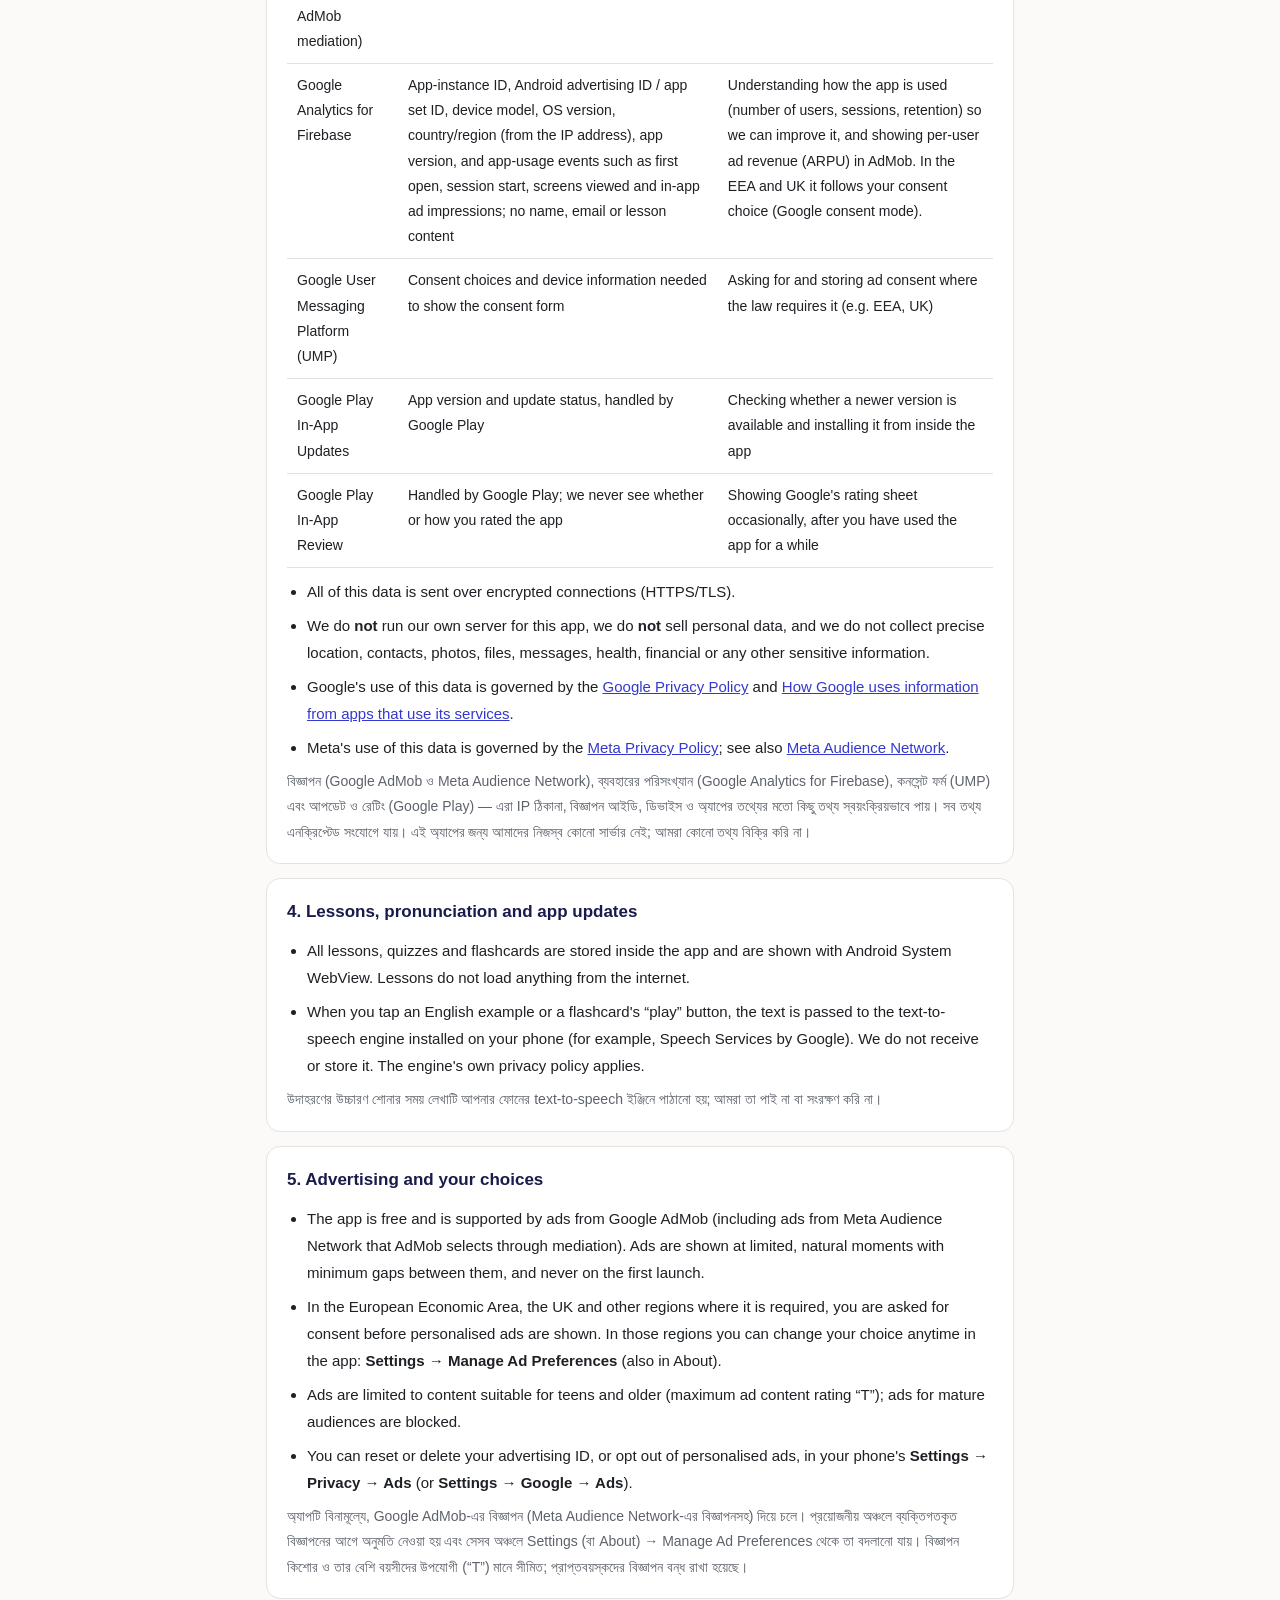
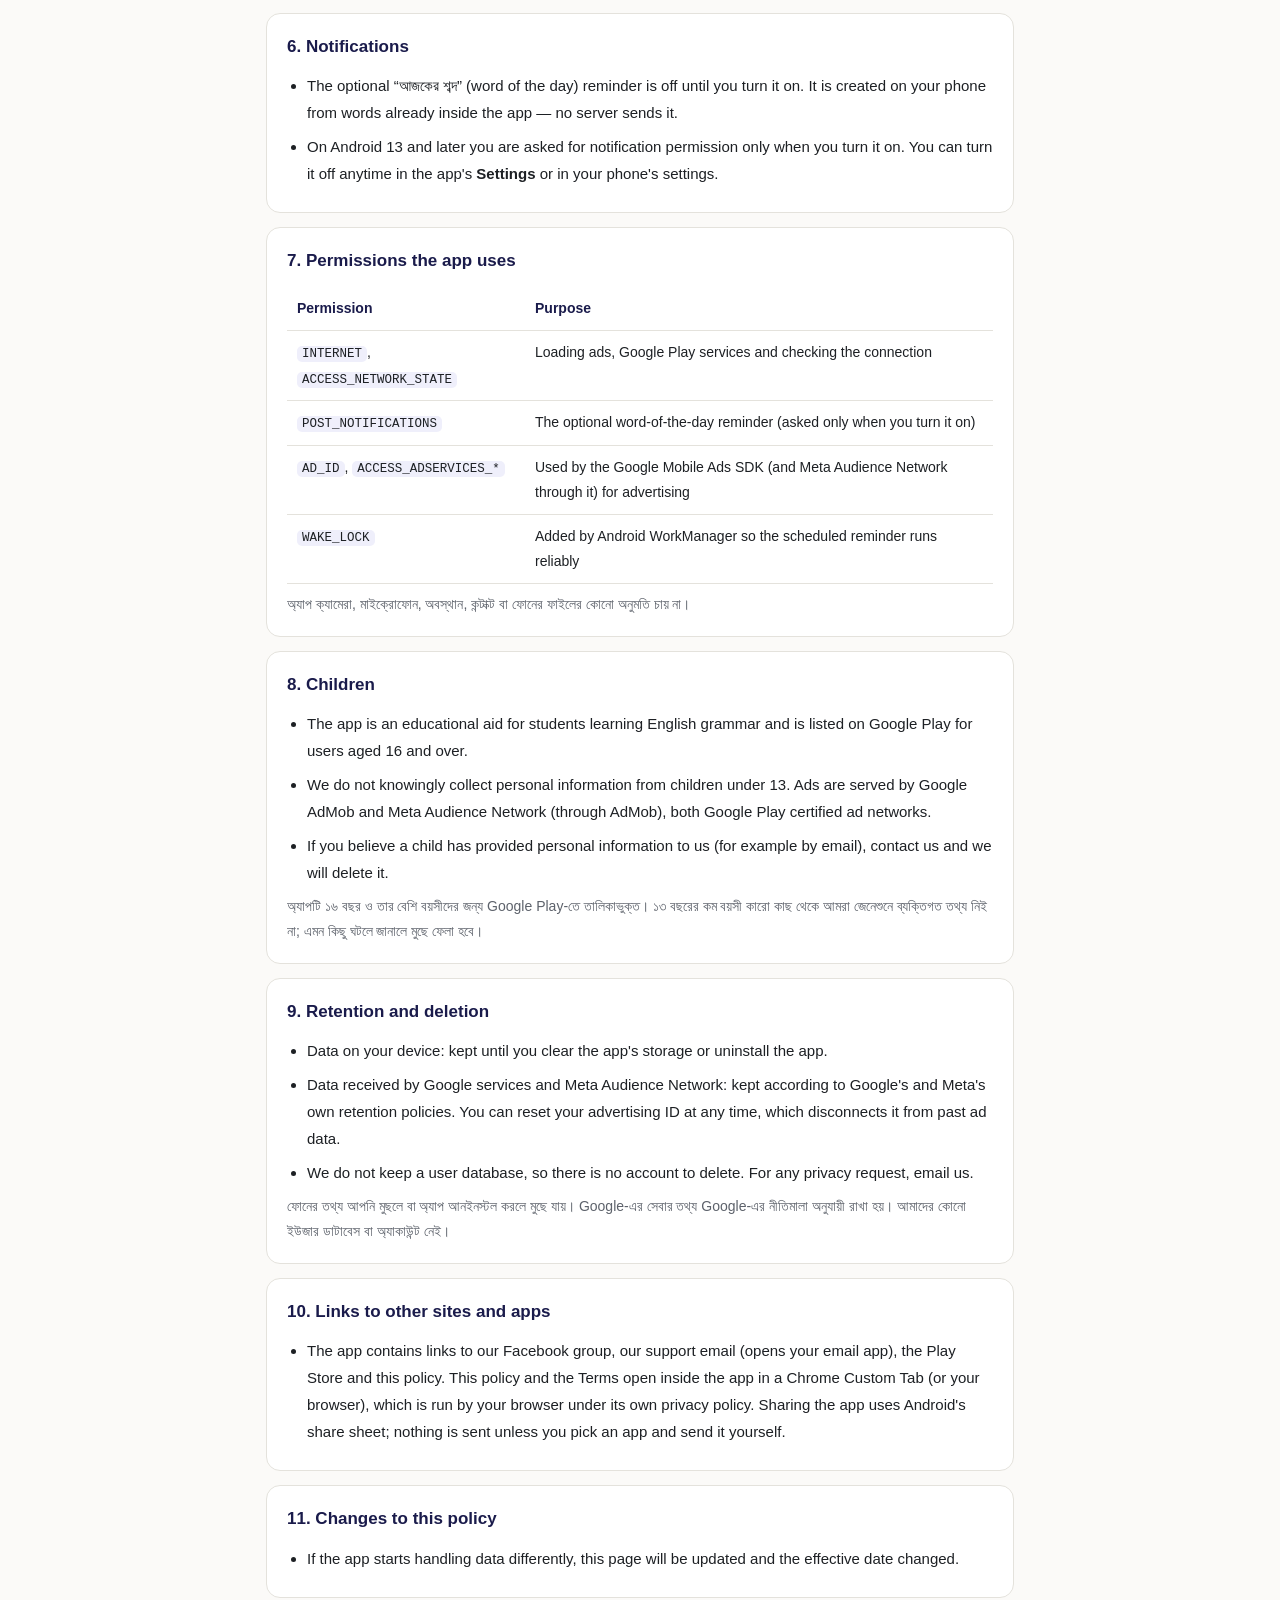
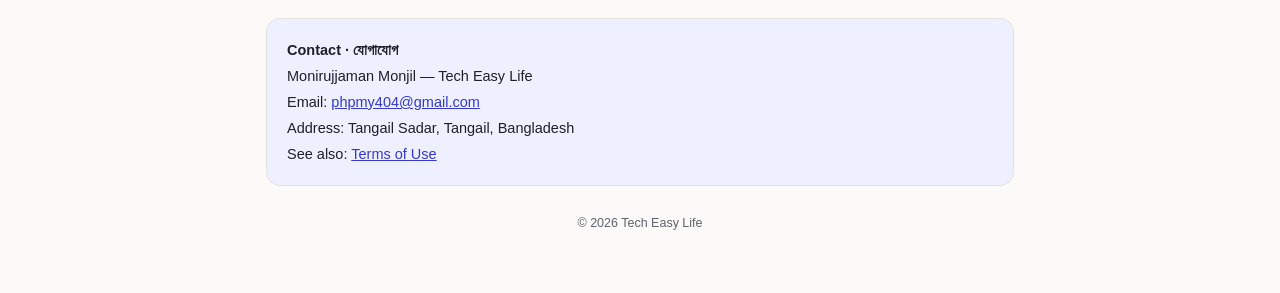
==== commit 56c8c5ab: "Privacy for 9.3: Google Analytics for Firebase; ad content rating T Co-Authored-By: Claude Opus 5.5 " ====
--- a/privacy-policy.html
+++ b/privacy-policy.html
@@ -14,18 +14,18 @@
   </header>
   <div class="meta">
     App: <code>com.techeasylife.englishgramara_z</code> · Developer: Monirujjaman Monjil — Tech Easy Life<br>
-    Effective date: 28 October 2026 · Applies to app version 9.2 and later
+    Effective date: 24 November 2026 · Applies to app version 9.3 and later
   </div>
 
   <div class="summary">
     <b>In short:</b> the app has no sign-up and never asks for your name, email, phone number, photos or any other
     personal information. All lessons are built into the app, and your reading progress, bookmarks, quiz and exam
     scores stay on your own phone. The app shows ads through Google AdMob, which can also fill an ad slot with an ad from
-    Meta Audience Network; these ad networks and other Google services automatically receive some device information,
-    described below.
+    Meta Audience Network; these ad networks, Google Analytics for Firebase (anonymous app-usage statistics) and other
+    Google services automatically receive some device information, described below.
     <div class="bn">সংক্ষেপে: অ্যাপে কোনো অ্যাকাউন্ট নেই, আমরা আপনার নাম, ইমেইল, ফোন নম্বর, ছবি বা অন্য কোনো
     ব্যক্তিগত তথ্য চাই না। সব পাঠ অ্যাপের ভেতরেই আছে; পড়ার অগ্রগতি, বুকমার্ক, কুইজ ও পরীক্ষার স্কোর শুধু আপনার
-    ফোনেই থাকে। বিজ্ঞাপনের জন্য Google AdMob ব্যবহার হয় (AdMob কখনো Meta Audience Network-এর বিজ্ঞাপনও দেখায়) — এরা ও অন্যান্য Google সেবা কিছু ডিভাইস-তথ্য
+    ফোনেই থাকে। বিজ্ঞাপনের জন্য Google AdMob ব্যবহার হয় (AdMob কখনো Meta Audience Network-এর বিজ্ঞাপনও দেখায়), আর অ্যাপ ব্যবহারের নামহীন পরিসংখ্যানের জন্য Google Analytics for Firebase — এরা ও অন্যান্য Google সেবা কিছু ডিভাইস-তথ্য
     স্বয়ংক্রিয়ভাবে পায়, নিচে বিস্তারিত দেওয়া হলো।</div>
   </div>
 
@@ -57,6 +57,9 @@
       <tr><td>Meta Audience Network<br>(through AdMob mediation)</td>
           <td>IP address, Android advertising ID, device and app information, ad interactions (views, taps)</td>
           <td>Bidding to fill some ad slots and showing and measuring those ads; preventing fraud</td></tr>
+      <tr><td>Google Analytics for Firebase</td>
+          <td>App-instance ID, Android advertising ID / app set ID, device model, OS version, country/region (from the IP address), app version, and app-usage events such as first open, session start, screens viewed and in-app ad impressions; no name, email or lesson content</td>
+          <td>Understanding how the app is used (number of users, sessions, retention) so we can improve it, and showing per-user ad revenue (ARPU) in AdMob. In the EEA and UK it follows your consent choice (Google consent mode).</td></tr>
       <tr><td>Google User Messaging Platform (UMP)</td>
           <td>Consent choices and device information needed to show the consent form</td>
           <td>Asking for and storing ad consent where the law requires it (e.g. EEA, UK)</td></tr>
@@ -73,7 +76,7 @@
       <li>Google's use of this data is governed by the <a href="https://policies.google.com/privacy">Google Privacy Policy</a> and <a href="https://policies.google.com/technologies/partner-sites">How Google uses information from apps that use its services</a>.</li>
       <li>Meta's use of this data is governed by the <a href="https://www.facebook.com/privacy/policy/">Meta Privacy Policy</a>; see also <a href="https://www.facebook.com/ads/audience-network/">Meta Audience Network</a>.</li>
     </ul>
-    <div class="bn">বিজ্ঞাপন (Google AdMob ও Meta Audience Network), কনসেন্ট ফর্ম (UMP) এবং আপডেট ও রেটিং (Google Play) — এরা IP ঠিকানা, বিজ্ঞাপন আইডি, ডিভাইস ও অ্যাপের তথ্যের মতো কিছু তথ্য স্বয়ংক্রিয়ভাবে পায়। সব
+    <div class="bn">বিজ্ঞাপন (Google AdMob ও Meta Audience Network), ব্যবহারের পরিসংখ্যান (Google Analytics for Firebase), কনসেন্ট ফর্ম (UMP) এবং আপডেট ও রেটিং (Google Play) — এরা IP ঠিকানা, বিজ্ঞাপন আইডি, ডিভাইস ও অ্যাপের তথ্যের মতো কিছু তথ্য স্বয়ংক্রিয়ভাবে পায়। সব
     তথ্য এনক্রিপ্টেড সংযোগে যায়। এই অ্যাপের জন্য আমাদের নিজস্ব কোনো সার্ভার নেই; আমরা কোনো তথ্য বিক্রি করি না।</div>
   </section>
 
@@ -88,11 +91,11 @@
   <section><h2>5. Advertising and your choices</h2><ul>
     <li>The app is free and is supported by ads from Google AdMob (including ads from Meta Audience Network that AdMob selects through mediation). Ads are shown at limited, natural moments with minimum gaps between them, and never on the first launch.</li>
     <li>In the European Economic Area, the UK and other regions where it is required, you are asked for consent before personalised ads are shown. In those regions you can change your choice anytime in the app: <b>Settings → Manage Ad Preferences</b> (also in About).</li>
-    <li>Ads are rated for general audiences (maximum ad content rating “G”).</li>
+    <li>Ads are limited to content suitable for teens and older (maximum ad content rating “T”); ads for mature audiences are blocked.</li>
     <li>You can reset or delete your advertising ID, or opt out of personalised ads, in your phone's <b>Settings → Privacy → Ads</b> (or <b>Settings → Google → Ads</b>).</li>
   </ul>
     <div class="bn">অ্যাপটি বিনামূল্যে, Google AdMob-এর বিজ্ঞাপন (Meta Audience Network-এর বিজ্ঞাপনসহ) দিয়ে চলে। প্রয়োজনীয় অঞ্চলে ব্যক্তিগতকৃত বিজ্ঞাপনের আগে
-    অনুমতি নেওয়া হয় এবং সেসব অঞ্চলে Settings (বা About) → Manage Ad Preferences থেকে তা বদলানো যায়। বিজ্ঞাপন সব বয়সের উপযোগী (“G”) মানে সীমিত রাখা হয়েছে।</div>
+    অনুমতি নেওয়া হয় এবং সেসব অঞ্চলে Settings (বা About) → Manage Ad Preferences থেকে তা বদলানো যায়। বিজ্ঞাপন কিশোর ও তার বেশি বয়সীদের উপযোগী (“T”) মানে সীমিত; প্রাপ্তবয়স্কদের বিজ্ঞাপন বন্ধ রাখা হয়েছে।</div>
   </section>
 
   <section><h2>6. Notifications</h2><ul>
